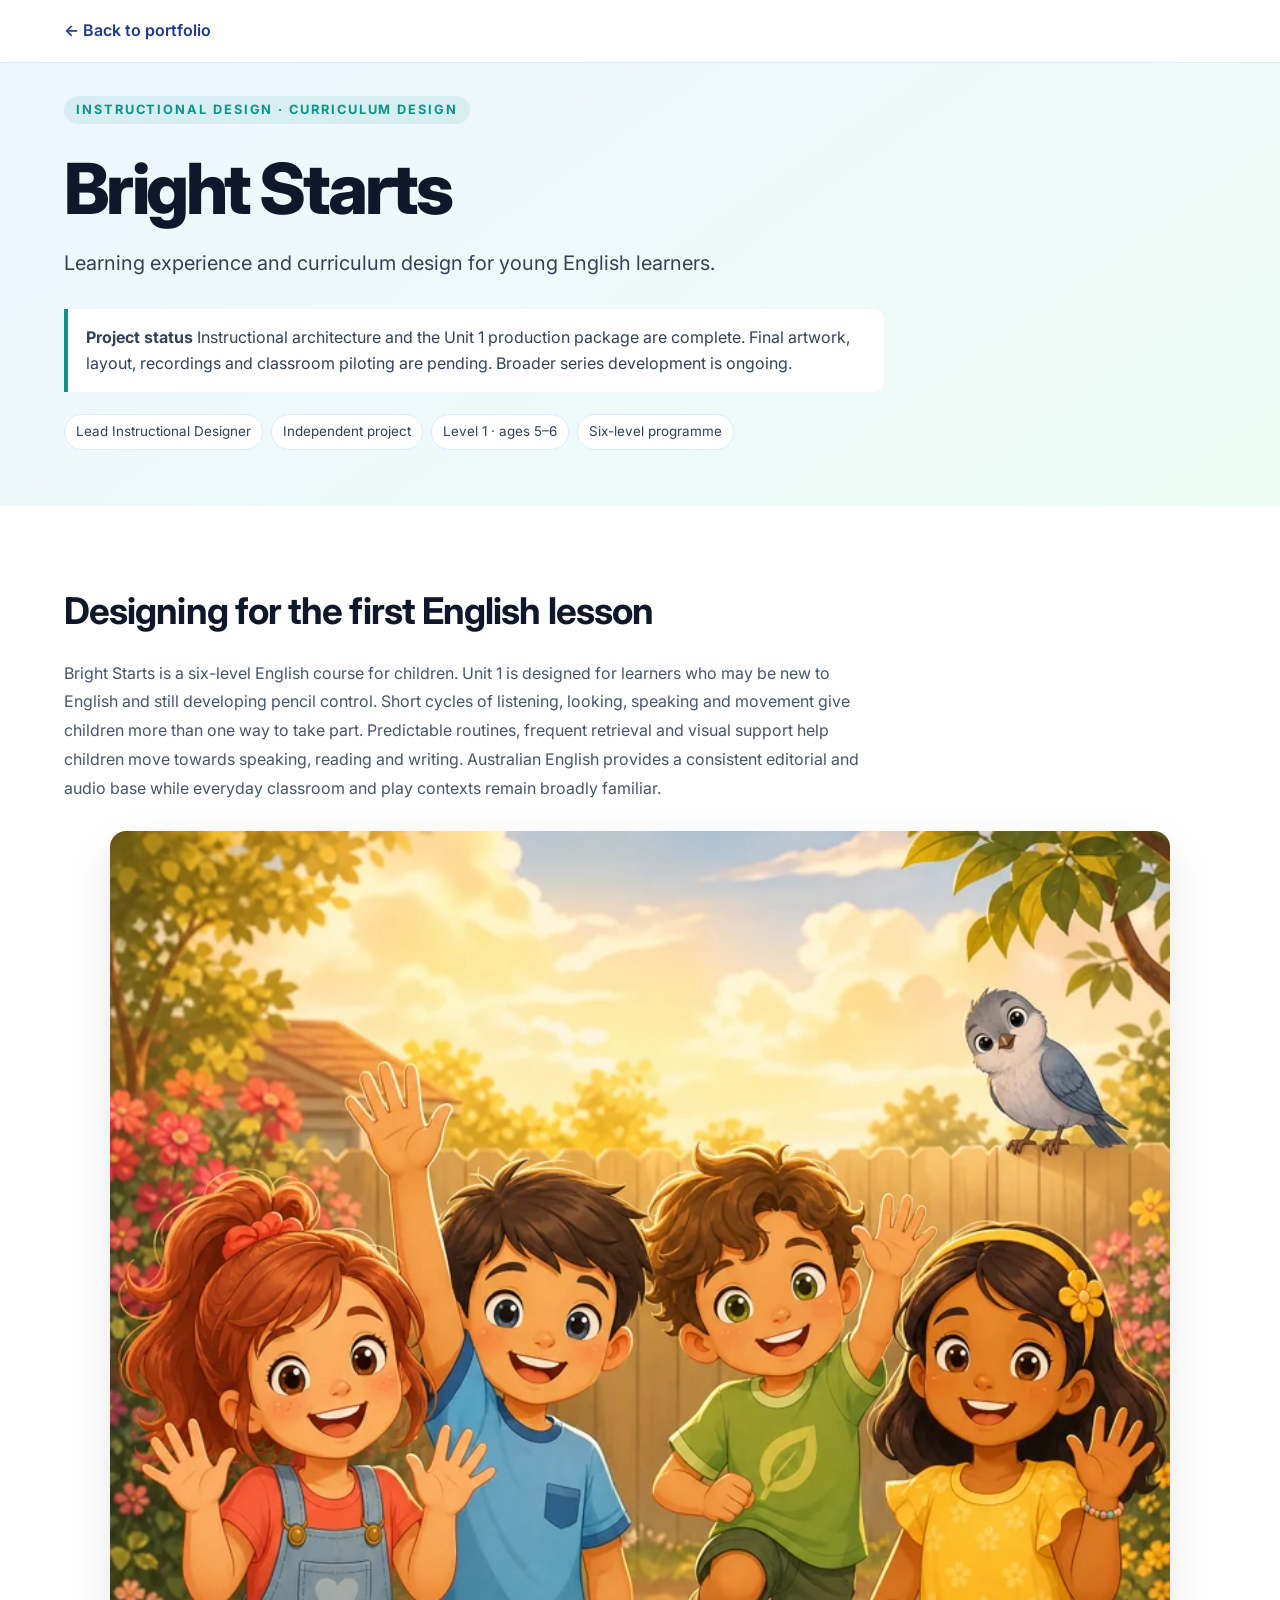
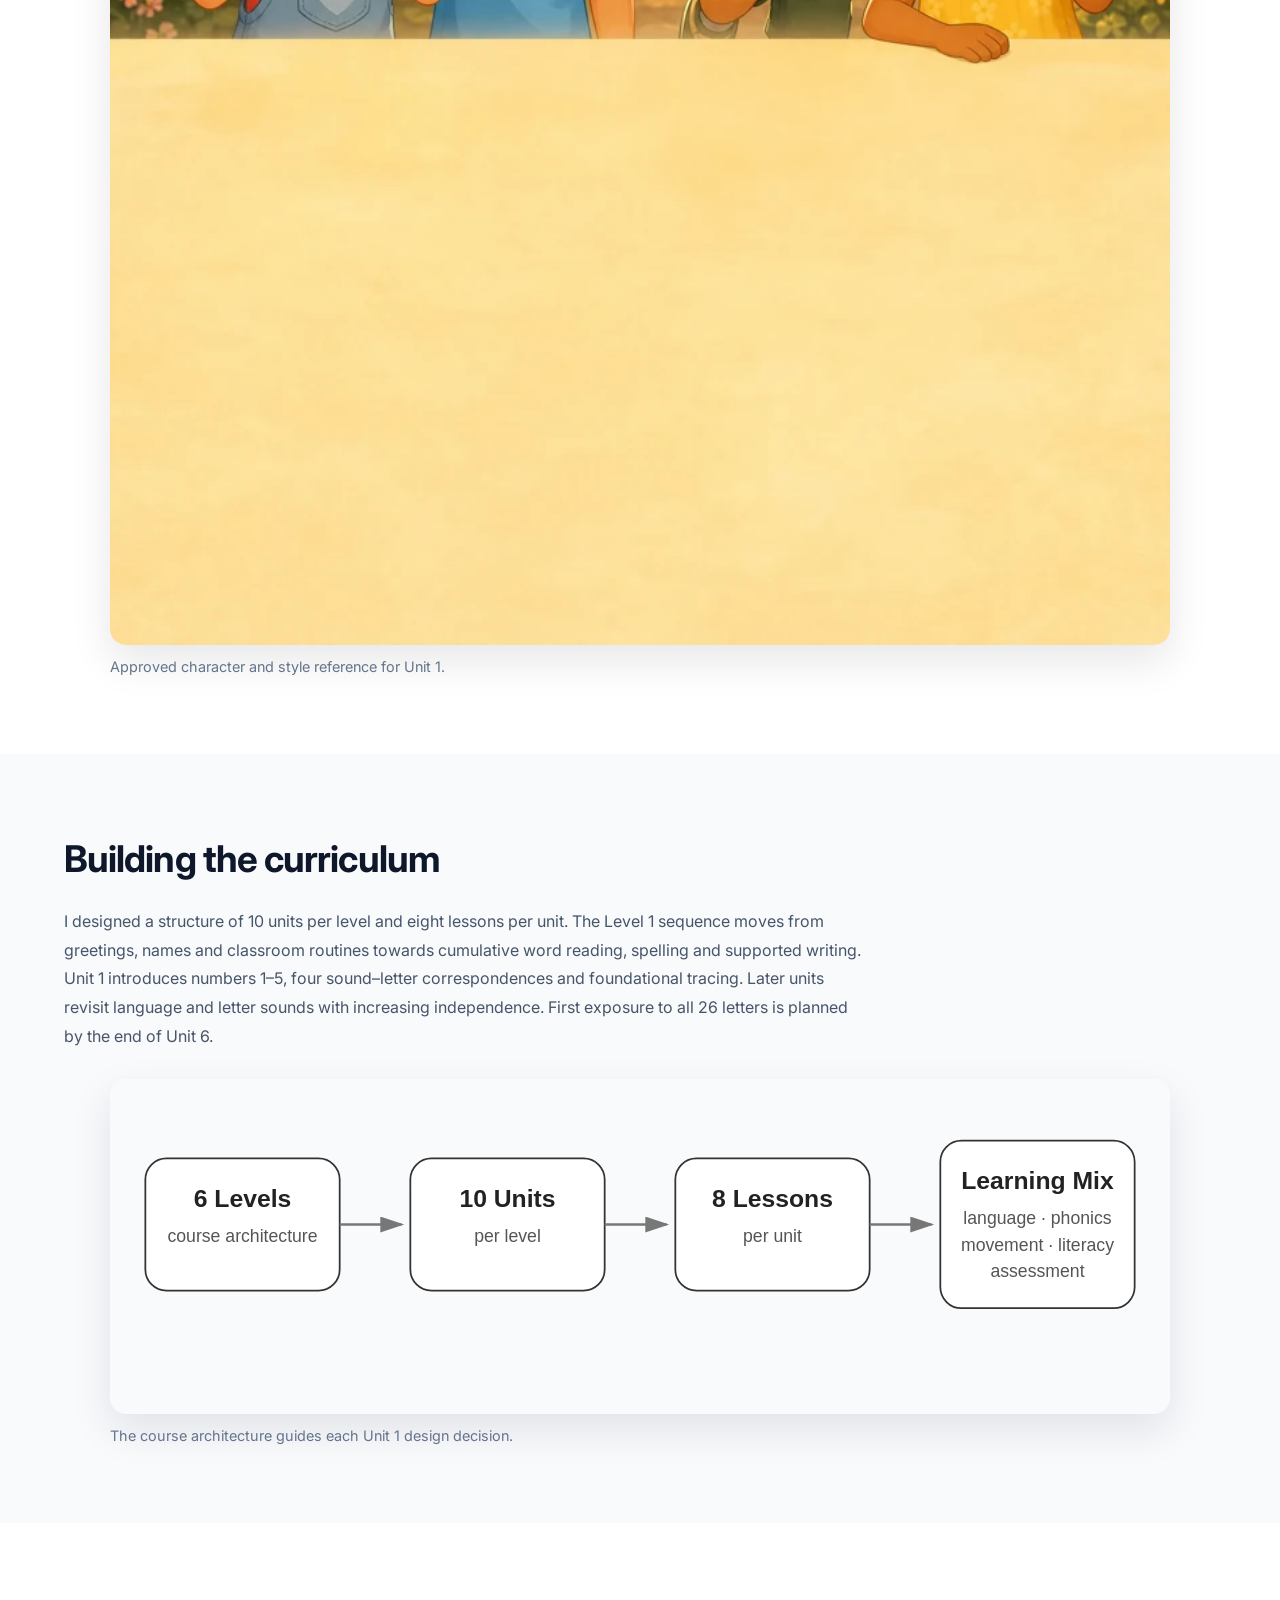
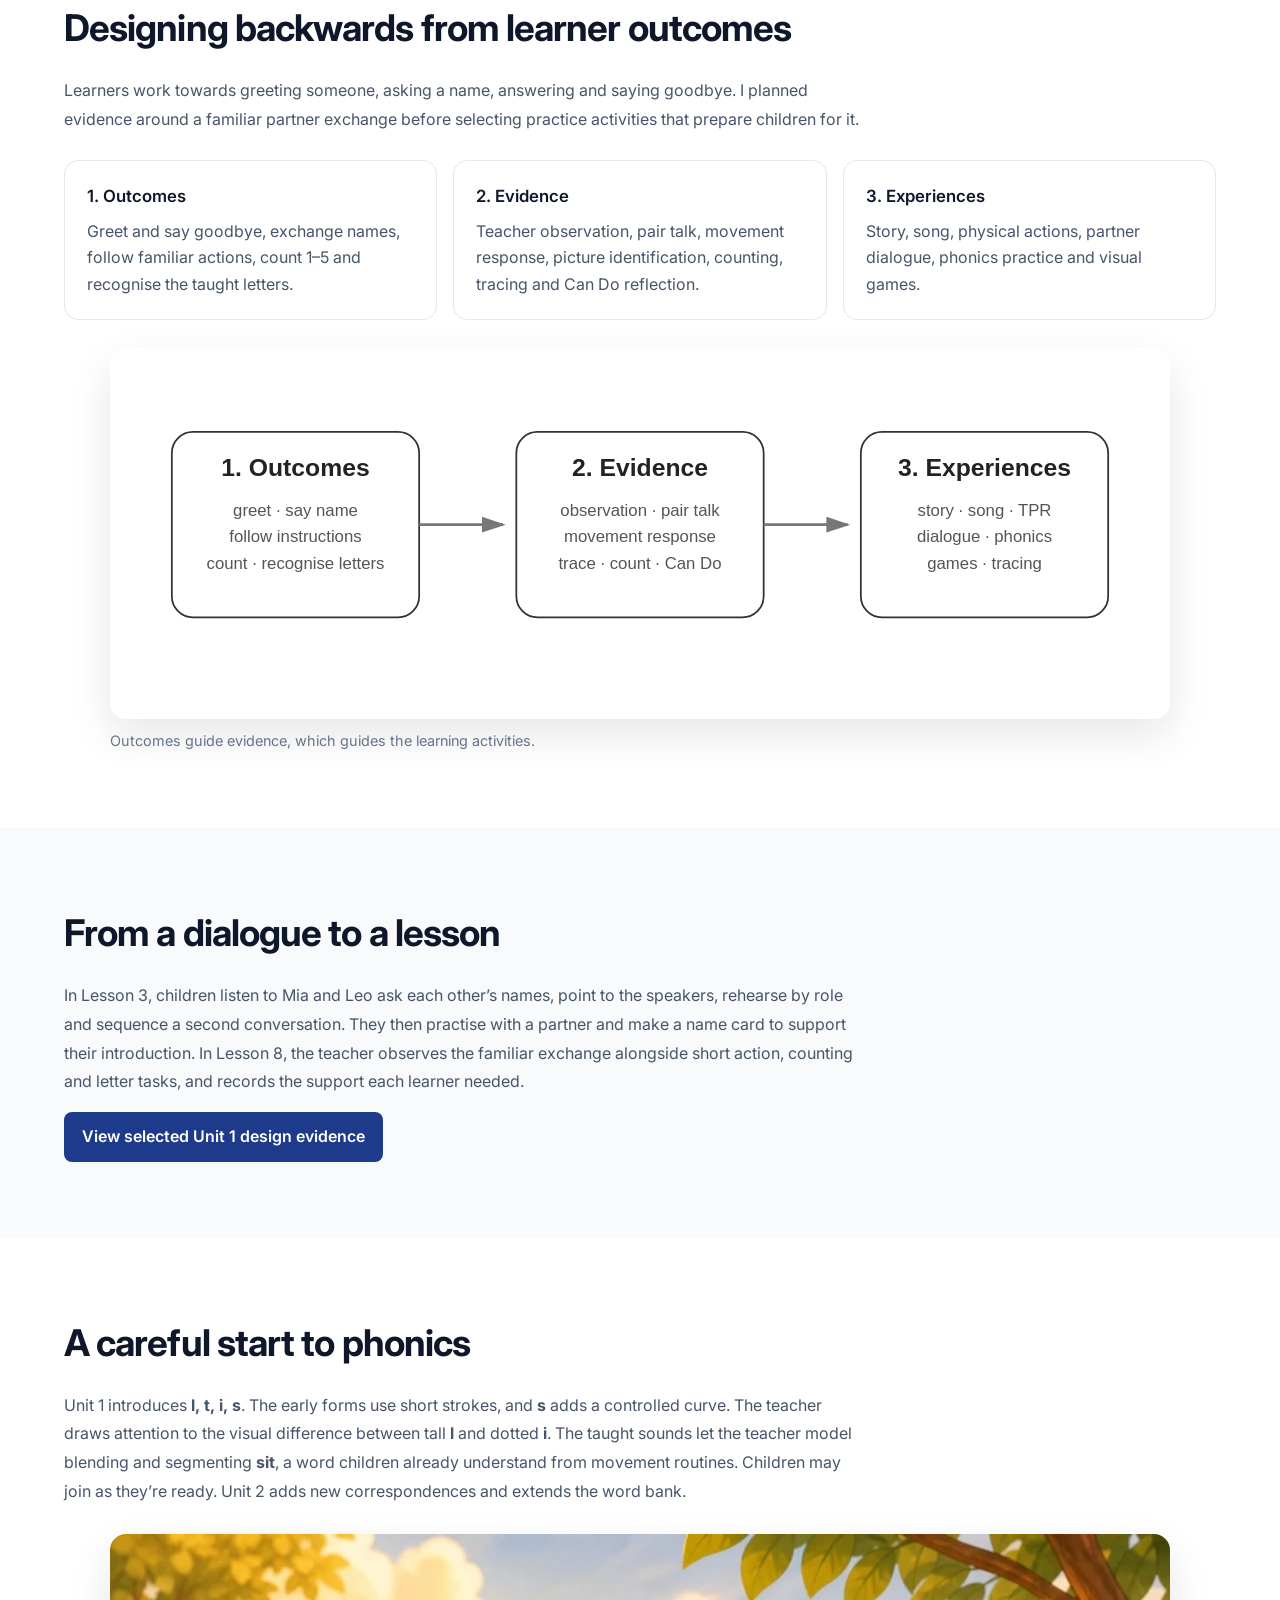
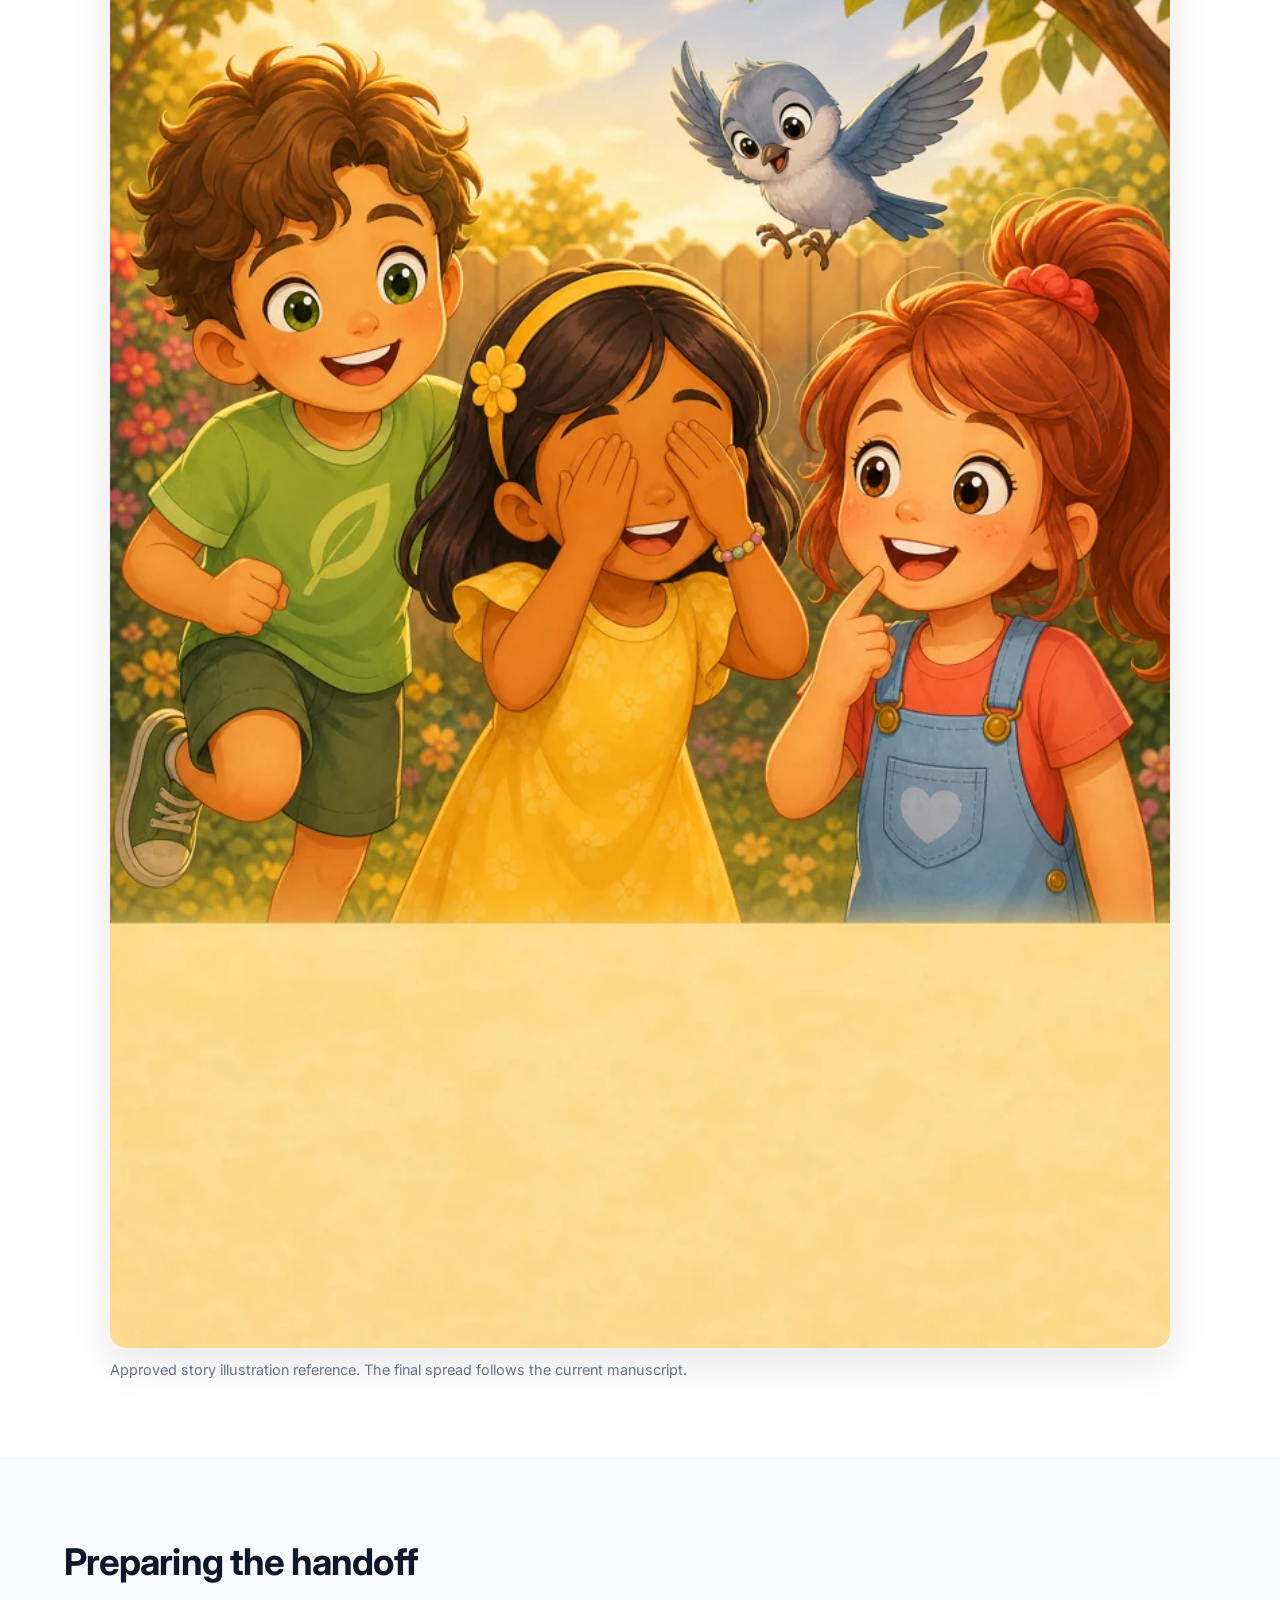
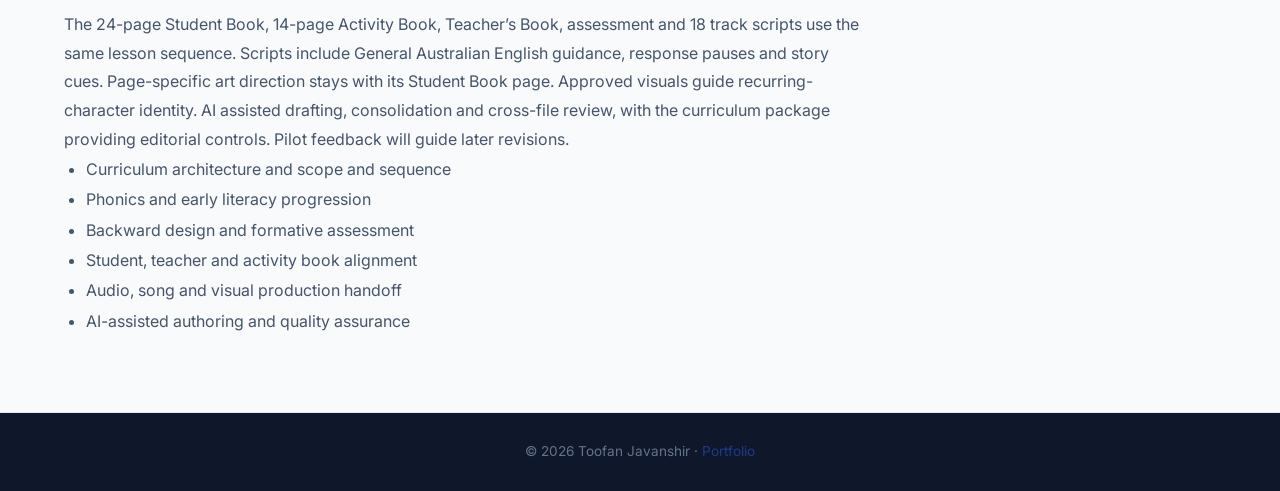
==== samples/bright-starts/index.html @ a6ec6ea2 "Add Bright Starts curriculum design case study" ====
<!DOCTYPE html>
<html lang="en">
<head>
  <meta charset="UTF-8">
  <meta name="viewport" content="width=device-width, initial-scale=1">
  <meta name="description" content="Bright Starts curriculum and learning experience design for young English learners.">
  <meta name="theme-color" content="#0f172a">
  <title>Bright Starts | Learning Experience Design</title>
  <link rel="preconnect" href="https://fonts.googleapis.com">
  <link href="https://fonts.googleapis.com/css2?family=Inter:wght@400;500;600;700;800&display=swap" rel="stylesheet">
  <link rel="stylesheet" href="../../css/styles.css?v=20261107-bright-starts">
  <style>
    :root { scroll-behavior: smooth; }
    .case-nav { padding: 18px 0; background: #fff; border-bottom: 1px solid #e2e8f0; }
    .case-back { color: #1e3a8a; font-weight: 600; text-decoration: none; }
    .case-hero { background: linear-gradient(145deg,#eff6ff,#ecfdf5); padding: clamp(48px,8vw,96px) 0 56px; }
    .case-hero h1 { max-width: 820px; margin: 12px 0 18px; font-size: clamp(2.4rem,6vw,4.4rem); line-height: 1.06; letter-spacing: -.05em; color: #0f172a; }
    .case-hero p { max-width: 760px; font-size: clamp(1.05rem,2vw,1.25rem); color: #334155; }
    .case-status { max-width: 820px; margin-top: 28px; padding: 16px 18px; border-left: 4px solid #0d9488; background: #fff; color: #334155; border-radius: 0 10px 10px 0; }
    .case-section { padding: clamp(44px,7vw,76px) 0; }
    .case-section.alt { background: #f8fafc; }
    .case-section h2 { margin: 0 0 18px; color: #0f172a; font-size: clamp(1.65rem,3vw,2.3rem); letter-spacing: -.025em; }
    .case-copy { max-width: 800px; color: #475569; line-height: 1.8; }
    .case-figure { margin: 28px auto 0; max-width: 1060px; }
    .case-figure img { width: 100%; height: auto; display: block; border-radius: 16px; box-shadow: 0 16px 40px rgba(15,23,42,.1); }
    .case-figure figcaption { margin-top: 10px; color: #64748b; font-size: .9rem; }
    .case-grid { display: grid; grid-template-columns: repeat(3,minmax(0,1fr)); gap: 16px; margin-top: 26px; }
    .case-card { padding: 22px; background: #fff; border: 1px solid #e2e8f0; border-radius: 14px; }
    .case-card h3 { margin: 0 0 8px; color: #0f172a; font-size: 1.05rem; }
    .case-card p { margin: 0; color: #475569; line-height: 1.65; }
    .case-list { max-width: 800px; padding-left: 22px; color: #475569; line-height: 1.9; }
    .case-tags { display: flex; gap: 8px; flex-wrap: wrap; margin-top: 22px; }
    .case-tags span { padding: 6px 11px; background: #fff; color: #334155; border: 1px solid #dbeafe; border-radius: 999px; font-size: .84rem; }
    .case-evidence { display: inline-flex; margin-top: 16px; padding: 12px 18px; border-radius: 8px; background: #1e3a8a; color: #fff; font-weight: 600; text-decoration: none; }
    .case-footer { padding: 28px 0; border-top: 1px solid #e2e8f0; color: #64748b; }
    .case-footer a { color: #1e3a8a; }
    @media (max-width: 700px) { .case-grid { grid-template-columns: 1fr; } }
    @media (prefers-reduced-motion: reduce) { :root { scroll-behavior: auto; } }
  </style>
</head>
<body>
  <nav class="case-nav">
    <div class="container"><a class="case-back" href="../../index.html#portfolio">← Back to portfolio</a></div>
  </nav>
  <main>
    <header class="case-hero">
      <div class="container">
        <span class="section-label">Instructional design · Curriculum design</span>
        <h1>Bright Starts</h1>
        <p>Learning experience and curriculum design for young English learners.</p>
        <div class="case-status"><strong>Project status</strong> Instructional architecture and the Unit 1 production package are complete. Final artwork, layout, recordings and classroom piloting are pending. Broader series development is ongoing.</div>
        <div class="case-tags"><span>Lead Instructional Designer</span><span>Independent project</span><span>Level 1 · ages 5–6</span><span>Six-level programme</span></div>
      </div>
    </header>

    <section class="case-section">
      <div class="container">
        <h2>Designing for the first English lesson</h2>
        <p class="case-copy">Bright Starts is a six-level English course for children. Unit 1 is designed for learners who may be new to English and still developing pencil control. Short cycles of listening, looking, speaking and movement give children more than one way to take part. Predictable routines, frequent retrieval and visual support help children move towards speaking, reading and writing. Australian English provides a consistent editorial and audio base while everyday classroom and play contexts remain broadly familiar.</p>
        <figure class="case-figure">
          <img src="assets/opening_cast.webp" width="1050" height="860" alt="Mia, Sam, Leo and Zara together in a garden">
          <figcaption>Approved character and style reference for Unit 1.</figcaption>
        </figure>
      </div>
    </section>

    <section class="case-section alt">
      <div class="container">
        <h2>Building the curriculum</h2>
        <p class="case-copy">I designed a structure of 10 units per level and eight lessons per unit. The Level 1 sequence moves from greetings, names and classroom routines towards cumulative word reading, spelling and supported writing. Unit 1 introduces numbers 1–5, four sound–letter correspondences and foundational tracing. Later units revisit language and letter sounds with increasing independence. First exposure to all 26 letters is planned by the end of Unit 6.</p>
        <figure class="case-figure">
          <img src="assets/learning_architecture.svg" width="1200" height="380" alt="Six levels contain ten units each and eight lessons per unit, combining language, phonics, movement and assessment">
          <figcaption>The course architecture guides each Unit 1 design decision.</figcaption>
        </figure>
      </div>
    </section>

    <section class="case-section">
      <div class="container">
        <h2>Designing backwards from learner outcomes</h2>
        <p class="case-copy">Learners work towards greeting someone, asking a name, answering and saying goodbye. I planned evidence around a familiar partner exchange before selecting practice activities that prepare children for it.</p>
        <div class="case-grid">
          <article class="case-card"><h3>1. Outcomes</h3><p>Greet and say goodbye, exchange names, follow familiar actions, count 1–5 and recognise the taught letters.</p></article>
          <article class="case-card"><h3>2. Evidence</h3><p>Teacher observation, pair talk, movement response, picture identification, counting, tracing and Can Do reflection.</p></article>
          <article class="case-card"><h3>3. Experiences</h3><p>Story, song, physical actions, partner dialogue, phonics practice and visual games.</p></article>
        </div>
        <figure class="case-figure">
          <img src="assets/backward_design.svg" width="1200" height="420" alt="A backward design sequence connects learner outcomes to assessment evidence and then to learning experiences">
          <figcaption>Outcomes guide evidence, which guides the learning activities.</figcaption>
        </figure>
      </div>
    </section>

    <section class="case-section alt">
      <div class="container">
        <h2>From a dialogue to a lesson</h2>
        <p class="case-copy">In Lesson 3, children listen to Mia and Leo ask each other’s names, point to the speakers, rehearse by role and sequence a second conversation. They then practise with a partner and make a name card to support their introduction. In Lesson 8, the teacher observes the familiar exchange alongside short action, counting and letter tasks, and records the support each learner needed.</p>
        <a class="case-evidence" href="selected_evidence/UNIT_1_DESIGN_EXCERPTS.md">View selected Unit 1 design evidence</a>
      </div>
    </section>

    <section class="case-section">
      <div class="container">
        <h2>A careful start to phonics</h2>
        <p class="case-copy">Unit 1 introduces <strong>l, t, i, s</strong>. The early forms use short strokes, and <strong>s</strong> adds a controlled curve. The teacher draws attention to the visual difference between tall <strong>l</strong> and dotted <strong>i</strong>. The taught sounds let the teacher model blending and segmenting <strong>sit</strong>, a word children already understand from movement routines. Children may join as they’re ready. Unit 2 adds new correspondences and extends the word bank.</p>
        <figure class="case-figure">
          <img src="assets/story_scene.webp" width="900" height="1160" alt="A bird flies above Leo, Zara and Mia in the garden">
          <figcaption>Approved story illustration reference. The final spread follows the current manuscript.</figcaption>
        </figure>
      </div>
    </section>

    <section class="case-section alt">
      <div class="container">
        <h2>Preparing the handoff</h2>
        <p class="case-copy">The 24-page Student Book, 14-page Activity Book, Teacher’s Book, assessment and 18 track scripts use the same lesson sequence. Scripts include General Australian English guidance, response pauses and story cues. Page-specific art direction stays with its Student Book page. Approved visuals guide recurring-character identity. AI assisted drafting, consolidation and cross-file review, with the curriculum package providing editorial controls. Pilot feedback will guide later revisions.</p>
        <ul class="case-list">
          <li>Curriculum architecture and scope and sequence</li>
          <li>Phonics and early literacy progression</li>
          <li>Backward design and formative assessment</li>
          <li>Student, teacher and activity book alignment</li>
          <li>Audio, song and visual production handoff</li>
          <li>AI-assisted authoring and quality assurance</li>
        </ul>
      </div>
    </section>
  </main>
  <footer class="case-footer"><div class="container">© 2026 Toofan Javanshir · <a href="../../index.html#portfolio">Portfolio</a></div></footer>
</body>
</html>
---- css/styles.css ----
/* ============================================
   L&D Portfolio — Main Stylesheet
   ============================================ */

:root {
  --primary: #1E3A8A;
  --primary-light: #3B82F6;
  --secondary: #0D9488;
  --accent: #F59E0B;
  --dark: #0F172A;
  --dark-2: #1E293B;
  --mid: #475569;
  --light: #F1F5F9;
  --white: #FFFFFF;
  --card-shadow: 0 4px 20px rgba(0,0,0,0.08);
  --card-shadow-hover: 0 12px 40px rgba(0,0,0,0.15);
  --radius: 12px;
  --radius-sm: 6px;
  --transition: all 0.3s cubic-bezier(0.4, 0, 0.2, 1);
}

*, *::before, *::after { box-sizing: border-box; margin: 0; padding: 0; }

html { scroll-behavior: smooth; font-size: 16px; }

body {
  font-family: 'Inter', system-ui, -apple-system, sans-serif;
  color: var(--dark);
  background: var(--white);
  line-height: 1.6;
  overflow-x: hidden;
}

/* ── Typography ── */
h1 { font-size: clamp(2rem, 5vw, 3.5rem); font-weight: 800; line-height: 1.1; }
h2 { font-size: clamp(1.6rem, 3vw, 2.2rem); font-weight: 700; }
h3 { font-size: 1.25rem; font-weight: 600; }
h4 { font-size: 1rem; font-weight: 600; }
p  { color: var(--mid); line-height: 1.8; }

a { text-decoration: none; color: inherit; }

/* ── Layout ── */
.container { max-width: 1200px; margin: 0 auto; padding: 0 24px; }
.section { padding: 96px 0; }
.section-label {
  display: inline-block;
  font-size: 0.8rem;
  font-weight: 700;
  letter-spacing: 0.15em;
  text-transform: uppercase;
  color: var(--secondary);
  background: rgba(13,148,136,0.1);
  padding: 4px 12px;
  border-radius: 20px;
  margin-bottom: 16px;
}
.section-heading { margin-bottom: 48px; }
.section-heading p { margin-top: 12px; max-width: 600px; font-size: 1.1rem; }

/* ── Navigation ── */
nav {
  position: fixed;
  top: 0; left: 0; right: 0;
  z-index: 1000;
  background: rgba(255,255,255,0.96);
  backdrop-filter: blur(16px);
  border-bottom: 1px solid rgba(0,0,0,0.06);
  transition: var(--transition);
}
nav.scrolled { box-shadow: 0 2px 24px rgba(0,0,0,0.09); }

.nav-inner {
  display: flex;
  align-items: center;
  justify-content: space-between;
  height: 70px;
}

/* Logo */
.nav-logo {
  display: flex;
  align-items: center;
  gap: 10px;
  text-decoration: none;
}
.nav-logo-icon { flex-shrink: 0; border-radius: 10px; }
.nav-logo-text {
  font-weight: 800;
  font-size: 1.05rem;
  color: var(--primary);
  letter-spacing: -0.02em;
}
.nav-logo-text span { color: var(--secondary); }

/* Animated tab links */
.nav-links {
  display: flex;
  align-items: center;
  gap: 2px;
  list-style: none;
  position: relative;
}

.nav-links li { position: relative; }

.nav-links a {
  display: block;
  padding: 8px 16px;
  border-radius: var(--radius-sm);
  font-weight: 500;
  font-size: 0.88rem;
  color: var(--mid);
  transition: color 0.2s ease;
  white-space: nowrap;
  position: relative;
  z-index: 1;
}
.nav-links a:hover { color: var(--primary); }
.nav-links a.active { color: var(--primary); font-weight: 600; }

/* Sliding pill indicator */
.nav-indicator {
  position: absolute;
  top: 50%;
  transform: translateY(-50%);
  height: 34px;
  background: var(--light);
  border-radius: var(--radius-sm);
  transition: left 0.3s cubic-bezier(0.4, 0, 0.2, 1),
              width 0.3s cubic-bezier(0.4, 0, 0.2, 1),
              opacity 0.2s ease;
  opacity: 0;
  pointer-events: none;
  z-index: 0;
}
.nav-indicator.visible { opacity: 1; }

/* CTA button stays styled independently */
.nav-cta {
  background: var(--primary) !important;
  color: var(--white) !important;
  padding: 8px 18px !important;
  border-radius: 8px !important;
  font-weight: 600 !important;
}
.nav-cta:hover {
  background: var(--primary-light) !important;
  color: var(--white) !important;
}
/* CTA should not get the pill indicator */
.nav-links li:has(.nav-cta) { margin-left: 8px; }

.nav-hamburger { display: none; cursor: pointer; padding: 8px; }
.nav-hamburger span {
  display: block;
  width: 22px;
  height: 2px;
  background: var(--dark);
  margin: 5px 0;
  transition: var(--transition);
}

/* ── Hero ── */
.hero {
  min-height: 100vh;
  display: flex;
  align-items: center;
  background: linear-gradient(135deg, #0F172A 0%, #1E3A8A 50%, #0D9488 100%);
  position: relative;
  overflow: hidden;
  padding-top: 68px;
}
.hero::before {
  content: '';
  position: absolute;
  inset: 0;
  background: url("data:image/svg+xml,%3Csvg width='60' height='60' viewBox='0 0 60 60' xmlns='http://www.w3.org/2000/svg'%3E%3Cg fill='none' fill-rule='evenodd'%3E%3Cg fill='%23ffffff' fill-opacity='0.03'%3E%3Cpath d='M36 34v-4h-2v4h-4v2h4v4h2v-4h4v-2h-4zm0-30V0h-2v4h-4v2h4v4h2V6h4V4h-4zM6 34v-4H4v4H0v2h4v4h2v-4h4v-2H6zM6 4V0H4v4H0v2h4v4h2V6h4V4H6z'/%3E%3C/g%3E%3C/g%3E%3C/svg%3E");
}

.hero-content { position: relative; z-index: 1; }
.hero-badge {
  display: inline-flex;
  align-items: center;
  gap: 8px;
  background: rgba(255,255,255,0.1);
  border: 1px solid rgba(255,255,255,0.2);
  color: #fff;
  padding: 8px 16px;
  border-radius: 24px;
  font-size: 0.85rem;
  font-weight: 500;
  margin-bottom: 24px;
}
.hero-badge::before { content: '🎓'; }

.hero h1 { color: var(--white); margin-bottom: 20px; }
.hero h1 span { color: var(--accent); }
.hero-sub {
  font-size: 1.2rem;
  color: rgba(255,255,255,0.75);
  max-width: 560px;
  margin-bottom: 40px;
  line-height: 1.7;
}

.hero-actions { display: flex; gap: 16px; flex-wrap: wrap; }
.btn {
  display: inline-flex;
  align-items: center;
  gap: 8px;
  padding: 14px 28px;
  border-radius: 10px;
  font-weight: 600;
  font-size: 0.95rem;
  transition: var(--transition);
  cursor: pointer;
  border: none;
}
.btn-primary {
  background: var(--accent);
  color: var(--dark);
}
.btn-primary:hover { background: #FBBF24; transform: translateY(-2px); box-shadow: 0 8px 24px rgba(245,158,11,0.35); }
.btn-outline {
  background: transparent;
  color: var(--white);
  border: 2px solid rgba(255,255,255,0.4);
}
.btn-outline:hover { border-color: var(--white); background: rgba(255,255,255,0.1); }

.hero-stats {
  display: flex;
  gap: 48px;
  margin-top: 64px;
  padding-top: 48px;
  border-top: 1px solid rgba(255,255,255,0.15);
}
.stat-value { font-size: 2rem; font-weight: 800; color: var(--white); }
.stat-label { font-size: 0.85rem; color: rgba(255,255,255,0.6); margin-top: 2px; }

/* ── Utility ── */
.bg-light { background: var(--light); }

/* ── About ── */
.about { background: var(--light); }
.about-grid { display: grid; grid-template-columns: 1fr 1fr; gap: 64px; align-items: center; }
.about-card {
  background: var(--white);
  border-radius: var(--radius);
  padding: 32px;
  box-shadow: var(--card-shadow);
}
.about-card h3 { color: var(--primary); margin-bottom: 12px; }
.about-card p { font-size: 0.95rem; }

.philosophy-list { list-style: none; margin-top: 16px; }
.philosophy-list li {
  display: flex;
  align-items: flex-start;
  gap: 12px;
  padding: 10px 0;
  font-size: 0.9rem;
  color: var(--mid);
  border-bottom: 1px solid var(--light);
}
.philosophy-list li:last-child { border-bottom: none; }
.philosophy-list li::before {
  content: '✓';
  display: inline-flex;
  align-items: center;
  justify-content: center;
  width: 22px;
  height: 22px;
  background: rgba(13,148,136,0.12);
  color: var(--secondary);
  border-radius: 50%;
  font-size: 0.75rem;
  font-weight: 700;
  flex-shrink: 0;
  margin-top: 1px;
}

/* ── Skills ── */
.skills-grid { display: grid; grid-template-columns: repeat(auto-fit, minmax(280px, 1fr)); gap: 24px; }
.skill-card {
  background: var(--white);
  border-radius: var(--radius);
  padding: 28px;
  box-shadow: var(--card-shadow);
  border: 1px solid rgba(0,0,0,0.04);
  transition: var(--transition);
}
.skill-card:hover { transform: translateY(-4px); box-shadow: var(--card-shadow-hover); }
.skill-icon {
  width: 48px;
  height: 48px;
  border-radius: 12px;
  display: flex;
  align-items: center;
  justify-content: center;
  font-size: 1.5rem;
  margin-bottom: 16px;
}
.skill-icon.blue { background: rgba(59,130,246,0.1); }
.skill-icon.teal { background: rgba(13,148,136,0.1); }
.skill-icon.amber { background: rgba(245,158,11,0.1); }
.skill-icon.violet { background: rgba(139,92,246,0.1); }

.skill-tags { display: flex; flex-wrap: wrap; gap: 6px; margin-top: 12px; }
.tag {
  padding: 3px 10px;
  border-radius: 20px;
  font-size: 0.75rem;
  font-weight: 500;
  background: var(--light);
  color: var(--mid);
}

/* ── Portfolio / Samples ── */
.portfolio { background: var(--light); }
.samples-grid { display: grid; grid-template-columns: repeat(auto-fit, minmax(300px, 1fr)); gap: 28px; }

.sample-card {
  background: var(--white);
  border-radius: var(--radius);
  overflow: hidden;
  box-shadow: var(--card-shadow);
  border: 1px solid rgba(0,0,0,0.04);
  transition: var(--transition);
  display: flex;
  flex-direction: column;
}
.sample-card:hover { transform: translateY(-6px); box-shadow: var(--card-shadow-hover); }

.sample-thumb {
  height: 180px;
  display: flex;
  align-items: center;
  justify-content: center;
  font-size: 3.5rem;
  position: relative;
  overflow: hidden;
}
.sample-thumb.html5 { background: linear-gradient(135deg, #1E3A8A, #3B82F6); }
.sample-thumb.scorm { background: linear-gradient(135deg, #065F46, #0D9488); }
.sample-thumb.canvas { background: linear-gradient(135deg, #7C2D12, #DC2626); }
.sample-thumb.moodle { background: linear-gradient(135deg, #4C1D95, #7C3AED); }
.sample-thumb.cae-cpd { background: linear-gradient(135deg, #0B1F3A, #1A3A6B); }
.sample-thumb.cae-cpd-2004 { background: linear-gradient(135deg, #064E3B, #0D9488); }

.sample-label {
  position: absolute;
  bottom: 12px;
  right: 12px;
  background: rgba(255,255,255,0.2);
  color: rgba(255,255,255,0.9);
  font-size: 0.7rem;
  font-weight: 700;
  letter-spacing: 0.1em;
  padding: 3px 10px;
  border-radius: 20px;
  border: 1px solid rgba(255,255,255,0.3);
}

.sample-body { padding: 24px; flex: 1; display: flex; flex-direction: column; }
.sample-body h3 { margin-bottom: 8px; color: var(--dark); }
.sample-body p { font-size: 0.9rem; flex: 1; }

.sample-meta {
  display: flex;
  align-items: center;
  justify-content: space-between;
  margin-top: 20px;
  padding-top: 16px;
  border-top: 1px solid var(--light);
}
.sample-tools { display: flex; gap: 6px; flex-wrap: wrap; }
.sample-tool-tag {
  font-size: 0.72rem;
  font-weight: 600;
  padding: 2px 8px;
  border-radius: 4px;
  background: var(--light);
  color: var(--mid);
}
.sample-link {
  display: inline-flex;
  align-items: center;
  gap: 4px;
  font-size: 0.85rem;
  font-weight: 600;
  color: var(--primary-light);
  transition: var(--transition);
}
.sample-link:hover { color: var(--primary); gap: 8px; }
.sample-link::after { content: '→'; }

/* ── Process ── */
.process-steps {
  display: grid;
  grid-template-columns: repeat(auto-fit, minmax(200px, 1fr));
  gap: 0;
  position: relative;
}
.process-steps::before {
  content: '';
  position: absolute;
  top: 32px;
  left: 10%;
  right: 10%;
  height: 2px;
  background: linear-gradient(to right, var(--primary), var(--secondary));
  z-index: 0;
}

.process-step { text-align: center; padding: 0 16px; position: relative; z-index: 1; }
.step-num {
  width: 64px;
  height: 64px;
  border-radius: 50%;
  background: linear-gradient(135deg, var(--primary), var(--secondary));
  color: var(--white);
  font-size: 1.25rem;
  font-weight: 800;
  display: flex;
  align-items: center;
  justify-content: center;
  margin: 0 auto 20px;
  box-shadow: 0 4px 16px rgba(30,58,138,0.3);
}
.process-step h4 { margin-bottom: 8px; }
.process-step p { font-size: 0.85rem; }

/* ── Contact ── */
.contact { background: linear-gradient(135deg, var(--dark) 0%, #1E3A8A 100%); }
.contact .section-label { background: rgba(255,255,255,0.1); color: rgba(255,255,255,0.8); }
.contact h2 { color: var(--white); }
.contact-grid { display: grid; grid-template-columns: 1fr 1fr; gap: 64px; align-items: center; }
.contact-info p { color: rgba(255,255,255,0.7); font-size: 1.1rem; margin-bottom: 32px; }

.contact-items { display: flex; flex-direction: column; gap: 16px; }
.contact-item {
  display: flex;
  align-items: center;
  gap: 16px;
  color: rgba(255,255,255,0.8);
  font-size: 0.95rem;
}
.contact-item-icon {
  width: 40px;
  height: 40px;
  background: rgba(255,255,255,0.1);
  border-radius: 8px;
  display: flex;
  align-items: center;
  justify-content: center;
  font-size: 1.1rem;
  flex-shrink: 0;
}

.contact-form {
  background: rgba(255,255,255,0.06);
  border: 1px solid rgba(255,255,255,0.1);
  border-radius: var(--radius);
  padding: 36px;
}
.form-group { margin-bottom: 20px; }
.form-group label {
  display: block;
  font-size: 0.85rem;
  font-weight: 600;
  color: rgba(255,255,255,0.7);
  margin-bottom: 8px;
}
.form-group input,
.form-group select,
.form-group textarea {
  width: 100%;
  padding: 12px 16px;
  background: rgba(255,255,255,0.08);
  border: 1px solid rgba(255,255,255,0.15);
  border-radius: 8px;
  color: var(--white);
  font-size: 0.95rem;
  font-family: inherit;
  transition: var(--transition);
  outline: none;
}
.form-group input::placeholder,
.form-group textarea::placeholder { color: rgba(255,255,255,0.35); }
.form-group input:focus,
.form-group select:focus,
.form-group textarea:focus {
  border-color: var(--secondary);
  background: rgba(255,255,255,0.1);
}
.form-group select option { background: var(--dark-2); }
.form-group textarea { resize: vertical; min-height: 120px; }
.btn-submit {
  width: 100%;
  background: var(--accent);
  color: var(--dark);
  justify-content: center;
  font-size: 1rem;
}
.btn-submit:hover { background: #FBBF24; transform: translateY(-2px); }

/* ── Footer ── */
footer {
  background: var(--dark);
  color: rgba(255,255,255,0.5);
  text-align: center;
  padding: 28px 24px;
  font-size: 0.85rem;
}
footer a { color: var(--secondary); }

/* ── Toast ── */
.toast {
  position: fixed;
  bottom: 32px;
  right: 32px;
  background: var(--secondary);
  color: var(--white);
  padding: 14px 24px;
  border-radius: 10px;
  font-weight: 600;
  font-size: 0.9rem;
  box-shadow: 0 8px 32px rgba(0,0,0,0.2);
  transform: translateY(100px);
  opacity: 0;
  transition: var(--transition);
  z-index: 9999;
}
.toast.show { transform: translateY(0); opacity: 1; }

/* ── Responsive ── */
@media (max-width: 900px) {
  .about-grid { grid-template-columns: 1fr; gap: 32px; }
  .contact-grid { grid-template-columns: 1fr; gap: 40px; }
  .hero-stats { gap: 32px; }
  .process-steps::before { display: none; }
}

@media (max-width: 640px) {
  .nav-links { display: none; }
  .nav-hamburger { display: block; }
  .nav-links.open {
    display: flex;
    flex-direction: column;
    position: absolute;
    top: 70px;
    left: 0;
    right: 0;
    background: var(--white);
    padding: 16px;
    border-bottom: 1px solid var(--light);
    box-shadow: 0 8px 24px rgba(0,0,0,0.08);
  }
  .hero-stats { flex-direction: column; gap: 20px; }
  .hero-actions { flex-direction: column; }
  .btn { justify-content: center; }
  .section { padding: 64px 0; }
}

/* ── Animations ── */
.fade-up {
  opacity: 0;
  transform: translateY(30px);
  transition: opacity 0.6s ease, transform 0.6s ease;
}
.fade-up.visible { opacity: 1; transform: translateY(0); }


/* Resume-led portfolio refinements */
.hero { min-height: auto; padding-top: 112px; padding-bottom: 72px; }
.hero-stats { flex-wrap: wrap; gap: 28px 48px; margin-top: 48px; padding-top: 32px; }
.stat-value { font-size: 1.8rem; }
.experience { background: var(--white); }
.experience-grid { display: grid; grid-template-columns: repeat(2, minmax(0, 1fr)); gap: 20px; }
.experience-card { background: var(--light); border: 1px solid rgba(15,23,42,.06); border-radius: var(--radius); padding: 28px; }
.experience-date { display: inline-block; margin-bottom: 12px; color: var(--secondary); font-size: .78rem; font-weight: 700; letter-spacing: .05em; text-transform: uppercase; }
.experience-card h3 { line-height: 1.4; margin-bottom: 4px; }
.experience-org { color: var(--mid); font-size: .88rem; font-weight: 600; margin-bottom: 14px; }
.experience-card ul { padding-left: 19px; color: var(--mid); font-size: .88rem; line-height: 1.7; }
.experience-card li + li { margin-top: 7px; }
.sample-actions { display: flex; flex-direction: column; align-items: flex-end; gap: 5px; }
.case-link { font-size: .75rem; color: var(--mid); }
.case-link:hover { color: var(--primary); text-decoration: underline; }
.access-note { margin-top: 16px; padding: 13px 14px; display: flex; flex-direction: column; gap: 3px; border-radius: 9px; background: #F8FAFC; border: 1px solid #E2E8F0; color: var(--mid); font-size: .78rem; line-height: 1.55; }
.access-note strong { color: var(--dark-2); font-size: .76rem; }
.access-note a { color: var(--primary-light); text-decoration: underline; }
.access-note code { color: var(--dark); font-weight: 700; }
.platform-mark { display: inline-flex; align-items: center; justify-content: center; width: 76px; height: 76px; border-radius: 20px; color: white; font-size: 2.7rem; font-weight: 800; letter-spacing: -.08em; box-shadow: 0 10px 24px rgba(0,0,0,.16); }
.canvas-mark { background: #E66000; font-family: Georgia, serif; font-style: italic; }
.moodle-mark { background: #F98012; font-family: Arial, sans-serif; }
.scorm-mark { width: auto; min-width: 90px; height: 62px; padding: 8px 14px; border-radius: 13px; background: rgba(255,255,255,.16); border: 1px solid rgba(255,255,255,.38); font-size: 1rem; letter-spacing: .08em; flex-direction: column; gap: 0; }
.scorm-mark span { font-size: 1.2rem; letter-spacing: .03em; }
.sample-thumb { gap: 14px; }
@media (max-width: 700px) {
  .experience-grid { grid-template-columns: 1fr; }
  .hero-stats { display: grid; grid-template-columns: repeat(2, 1fr); gap: 22px; }
  .hero { padding-top: 104px; }
  .sample-meta { align-items: flex-start; gap: 12px; flex-direction: column; }
  .sample-actions { align-items: flex-start; }
}


/* Portfolio course buttons: high-contrast platform palette */
.sample-link.btn-primary {
  background: linear-gradient(135deg, #1E3A8A 0%, #0D9488 100%);
  color: #FFFFFF;
  padding: 11px 16px;
  border-radius: 9px;
  box-shadow: 0 5px 14px rgba(30,58,138,0.2);
}
.sample-link.btn-primary:hover {
  background: linear-gradient(135deg, #172E6B 0%, #0A766D 100%);
  color: #FFFFFF;
  gap: 8px;
  transform: translateY(-2px);
  box-shadow: 0 8px 20px rgba(13,148,136,0.28);
}
.sample-link.btn-primary:focus-visible {
  outline: 3px solid #F59E0B;
  outline-offset: 3px;
}

/* Keep the Rise card footer aligned with the LMS reviewer panels. */
.samples-grid .sample-card:nth-of-type(2) .sample-body::after {
  content: "Public preview — open the course directly. No sign-in required.";
  margin-top: 16px;
  min-height: 108px;
  padding: 13px 14px;
  display: flex;
  align-items: center;
  border-radius: 9px;
  background: #F8FAFC;
  border: 1px solid #E2E8F0;
  color: var(--mid);
  font-size: .78rem;
  line-height: 1.55;
}


/* Align reviewer panels across the sample cards. */
.samples-grid .sample-card > .access-note {
  margin-left: 24px;
  margin-right: 24px;
  margin-bottom: 24px;
}

/* Rise now uses a real reviewer panel like the other course cards. */
.samples-grid .sample-card:nth-of-type(2) .sample-body::after {
  content: none;
  display: none;
}

/* Remove the legacy Rise pseudo-panel; the card now has a real reviewer panel. */
.samples-grid .sample-card:nth-of-type(2) .sample-body::after {
  content: none !important;
  display: none !important;
}

/* The Rise card has its own real reviewer panel in the markup. */
.samples-grid .sample-body::after {
  content: none !important;
  display: none !important;
}

/* Privacy choice for optional Google Analytics */
.analytics-consent[hidden] { display: none !important; }
.analytics-consent {
  position: fixed;
  z-index: 1200;
  left: 24px;
  right: 24px;
  bottom: 24px;
  display: flex;
  align-items: center;
  justify-content: space-between;
  gap: 24px;
  max-width: 1120px;
  margin: 0 auto;
  padding: 22px 24px;
  color: var(--dark);
  background: #fff;
  border: 1px solid #CBD5E1;
  border-radius: 16px;
  box-shadow: 0 18px 55px rgba(15,23,42,.24);
}
.analytics-consent-copy { max-width: 690px; }
.analytics-consent-copy > strong { display: block; margin-bottom: 7px; font-size: 1rem; color: var(--dark); }
.analytics-consent-copy p { margin: 0 0 7px; color: var(--mid); font-size: .85rem; line-height: 1.55; }
.analytics-consent-copy a { color: var(--primary-light); font-size: .82rem; text-decoration: underline; }
.analytics-consent-actions { display: flex; flex: 0 0 auto; flex-wrap: wrap; justify-content: flex-end; gap: 10px; }
.analytics-consent-actions button { cursor: pointer; font: inherit; font-size: .86rem; }
.analytics-consent-actions .btn-outline { color: var(--primary); background: #fff; border: 1px solid #CBD5E1; }
.analytics-consent-actions .btn-outline:hover { color: var(--primary); background: #F1F5F9; border-color: #64748B; }
.analytics-preferences-link { padding: 0; border: 0; background: transparent; color: rgba(255,255,255,.78); font: inherit; text-decoration: underline; cursor: pointer; }
.analytics-preferences-link:hover { color: #fff; }@media (max-width: 1100px) {
  .analytics-consent { left: 12px; right: 12px; bottom: 12px; align-items: stretch; flex-direction: column; gap: 16px; padding: 18px; }
  .analytics-consent-actions { justify-content: stretch; }
  .analytics-consent-actions button { flex: 1 1 auto; }
}

/* Bright Starts case study card */
.bright-starts-thumb {
  height: 180px;
  display: block;
  position: relative;
  overflow: hidden;
  background: linear-gradient(135deg, #dbeafe, #d1fae5);
}
.bright-starts-thumb img {
  width: 100%;
  height: 100%;
  display: block;
  object-fit: cover;
  object-position: center 38%;
  transition: transform .35s ease;
}
.sample-card:hover .bright-starts-thumb img { transform: scale(1.04); }
.bright-starts-thumb-label {
  position: absolute;
  right: 12px;
  bottom: 12px;
  padding: 5px 10px;
  border-radius: 20px;
  background: rgba(15, 23, 42, .78);
  color: #fff;
  font-size: .66rem;
  font-weight: 700;
  letter-spacing: .06em;
}
.bright-starts-thumb:focus-visible {
  outline: 3px solid var(--primary-light);
  outline-offset: -3px;
}
@media (prefers-reduced-motion: reduce) {
  .bright-starts-thumb img { transition: none; }
}
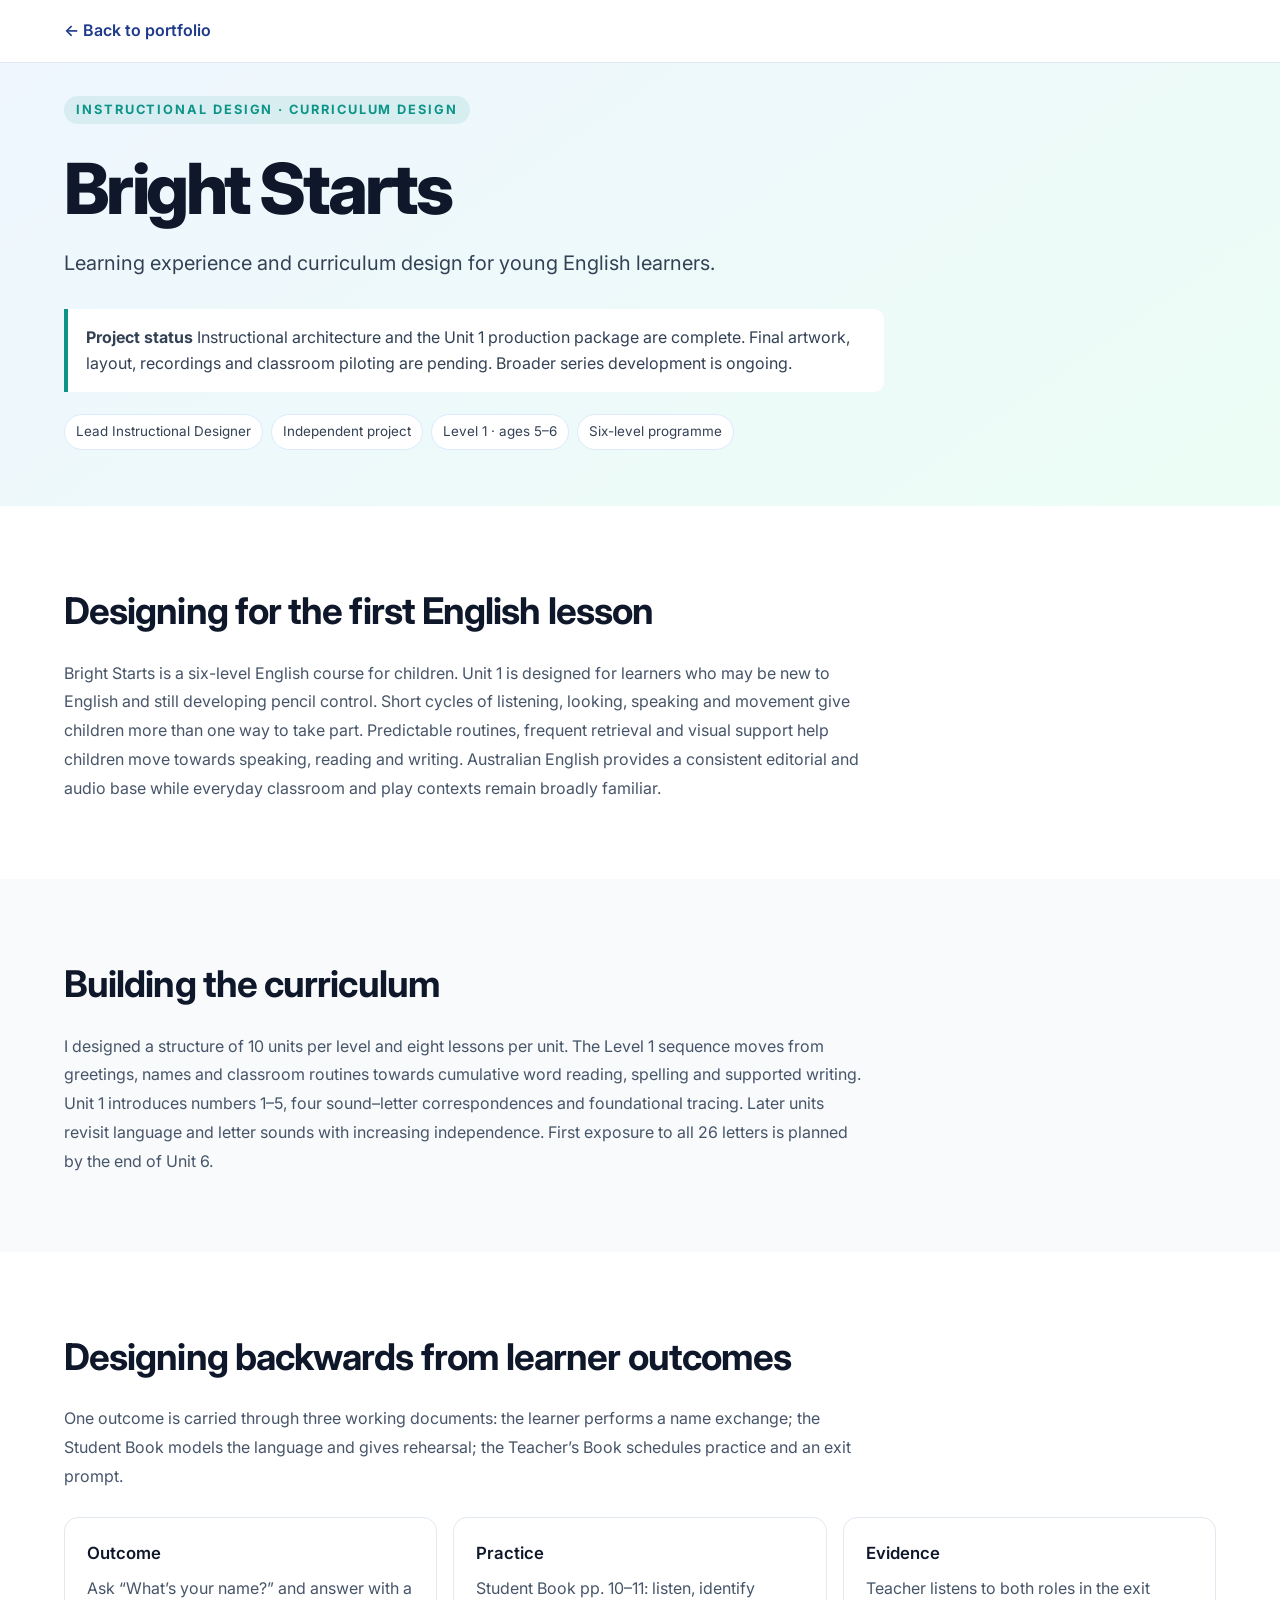
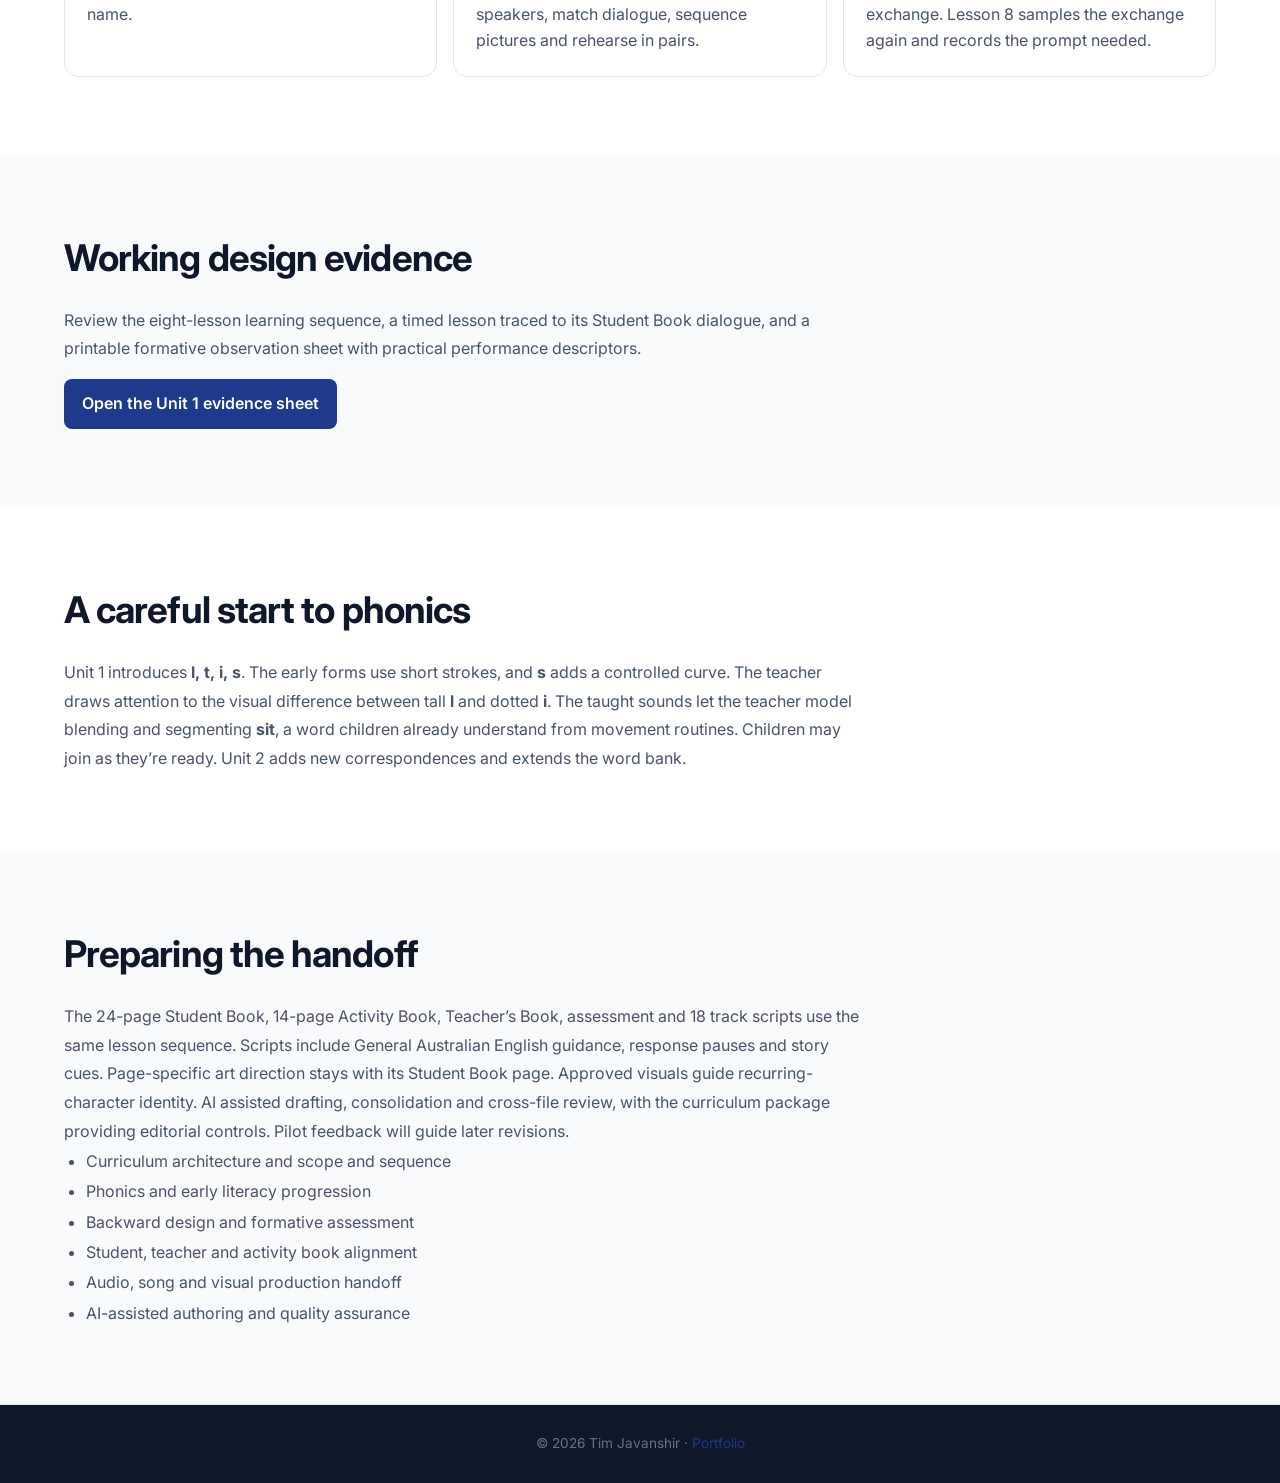
==== commit 716af0ea: "Improve Bright Starts portfolio evidence and attribution" ====
--- a/samples/bright-starts/index.html
+++ b/samples/bright-starts/index.html
@@ -57,10 +57,6 @@
       <div class="container">
         <h2>Designing for the first English lesson</h2>
         <p class="case-copy">Bright Starts is a six-level English course for children. Unit 1 is designed for learners who may be new to English and still developing pencil control. Short cycles of listening, looking, speaking and movement give children more than one way to take part. Predictable routines, frequent retrieval and visual support help children move towards speaking, reading and writing. Australian English provides a consistent editorial and audio base while everyday classroom and play contexts remain broadly familiar.</p>
-        <figure class="case-figure">
-          <img src="assets/opening_cast.webp" width="1050" height="860" alt="Mia, Sam, Leo and Zara together in a garden">
-          <figcaption>Approved character and style reference for Unit 1.</figcaption>
-        </figure>
       </div>
     </section>
 
@@ -68,34 +64,26 @@
       <div class="container">
         <h2>Building the curriculum</h2>
         <p class="case-copy">I designed a structure of 10 units per level and eight lessons per unit. The Level 1 sequence moves from greetings, names and classroom routines towards cumulative word reading, spelling and supported writing. Unit 1 introduces numbers 1–5, four sound–letter correspondences and foundational tracing. Later units revisit language and letter sounds with increasing independence. First exposure to all 26 letters is planned by the end of Unit 6.</p>
-        <figure class="case-figure">
-          <img src="assets/learning_architecture.svg" width="1200" height="380" alt="Six levels contain ten units each and eight lessons per unit, combining language, phonics, movement and assessment">
-          <figcaption>The course architecture guides each Unit 1 design decision.</figcaption>
-        </figure>
       </div>
     </section>
 
     <section class="case-section">
       <div class="container">
         <h2>Designing backwards from learner outcomes</h2>
-        <p class="case-copy">Learners work towards greeting someone, asking a name, answering and saying goodbye. I planned evidence around a familiar partner exchange before selecting practice activities that prepare children for it.</p>
+        <p class="case-copy">One outcome is carried through three working documents: the learner performs a name exchange; the Student Book models the language and gives rehearsal; the Teacher’s Book schedules practice and an exit prompt.</p>
         <div class="case-grid">
-          <article class="case-card"><h3>1. Outcomes</h3><p>Greet and say goodbye, exchange names, follow familiar actions, count 1–5 and recognise the taught letters.</p></article>
-          <article class="case-card"><h3>2. Evidence</h3><p>Teacher observation, pair talk, movement response, picture identification, counting, tracing and Can Do reflection.</p></article>
-          <article class="case-card"><h3>3. Experiences</h3><p>Story, song, physical actions, partner dialogue, phonics practice and visual games.</p></article>
+          <article class="case-card"><h3>Outcome</h3><p>Ask “What’s your name?” and answer with a name.</p></article>
+          <article class="case-card"><h3>Practice</h3><p>Student Book pp. 10–11: listen, identify speakers, match dialogue, sequence pictures and rehearse in pairs.</p></article>
+          <article class="case-card"><h3>Evidence</h3><p>Teacher listens to both roles in the exit exchange. Lesson 8 samples the exchange again and records the prompt needed.</p></article>
         </div>
-        <figure class="case-figure">
-          <img src="assets/backward_design.svg" width="1200" height="420" alt="A backward design sequence connects learner outcomes to assessment evidence and then to learning experiences">
-          <figcaption>Outcomes guide evidence, which guides the learning activities.</figcaption>
-        </figure>
-      </div>
+</div>
     </section>
 
     <section class="case-section alt">
       <div class="container">
-        <h2>From a dialogue to a lesson</h2>
-        <p class="case-copy">In Lesson 3, children listen to Mia and Leo ask each other’s names, point to the speakers, rehearse by role and sequence a second conversation. They then practise with a partner and make a name card to support their introduction. In Lesson 8, the teacher observes the familiar exchange alongside short action, counting and letter tasks, and records the support each learner needed.</p>
-        <a class="case-evidence" href="selected_evidence/UNIT_1_DESIGN_EXCERPTS.md">View selected Unit 1 design evidence</a>
+        <h2>Working design evidence</h2>
+        <p class="case-copy">Review the eight-lesson learning sequence, a timed lesson traced to its Student Book dialogue, and a printable formative observation sheet with practical performance descriptors.</p>
+        <a class="case-evidence" href="evidence/index.html">Open the Unit 1 evidence sheet</a>
       </div>
     </section>
 
@@ -103,11 +91,7 @@
       <div class="container">
         <h2>A careful start to phonics</h2>
         <p class="case-copy">Unit 1 introduces <strong>l, t, i, s</strong>. The early forms use short strokes, and <strong>s</strong> adds a controlled curve. The teacher draws attention to the visual difference between tall <strong>l</strong> and dotted <strong>i</strong>. The taught sounds let the teacher model blending and segmenting <strong>sit</strong>, a word children already understand from movement routines. Children may join as they’re ready. Unit 2 adds new correspondences and extends the word bank.</p>
-        <figure class="case-figure">
-          <img src="assets/story_scene.webp" width="900" height="1160" alt="A bird flies above Leo, Zara and Mia in the garden">
-          <figcaption>Approved story illustration reference. The final spread follows the current manuscript.</figcaption>
-        </figure>
-      </div>
+</div>
     </section>
 
     <section class="case-section alt">
@@ -125,6 +109,6 @@
       </div>
     </section>
   </main>
-  <footer class="case-footer"><div class="container">© 2026 Toofan Javanshir · <a href="../../index.html#portfolio">Portfolio</a></div></footer>
+  <footer class="case-footer"><div class="container">© 2026 Tim Javanshir · <a href="../../index.html#portfolio">Portfolio</a></div></footer>
 </body>
 </html>
--- a/css/styles.css
+++ b/css/styles.css
@@ -707,26 +707,27 @@
 
 /* Bright Starts case study card */
 .bright-starts-thumb {
-  height: 180px;
+  height: 150px;
   display: block;
   position: relative;
   overflow: hidden;
-  background: linear-gradient(135deg, #dbeafe, #d1fae5);
+  background: linear-gradient(135deg, #eff6ff, #ecfdf5);
 }
 .bright-starts-thumb img {
   width: 100%;
   height: 100%;
   display: block;
-  object-fit: cover;
-  object-position: center 38%;
+  object-fit: contain;
+  object-position: center;
+  padding: 13px;
   transition: transform .35s ease;
 }
 .sample-card:hover .bright-starts-thumb img { transform: scale(1.04); }
 .bright-starts-thumb-label {
   position: absolute;
-  right: 12px;
-  bottom: 12px;
-  padding: 5px 10px;
+  right: 9px;
+  bottom: 9px;
+  padding: 4px 8px;
   border-radius: 20px;
   background: rgba(15, 23, 42, .78);
   color: #fff;
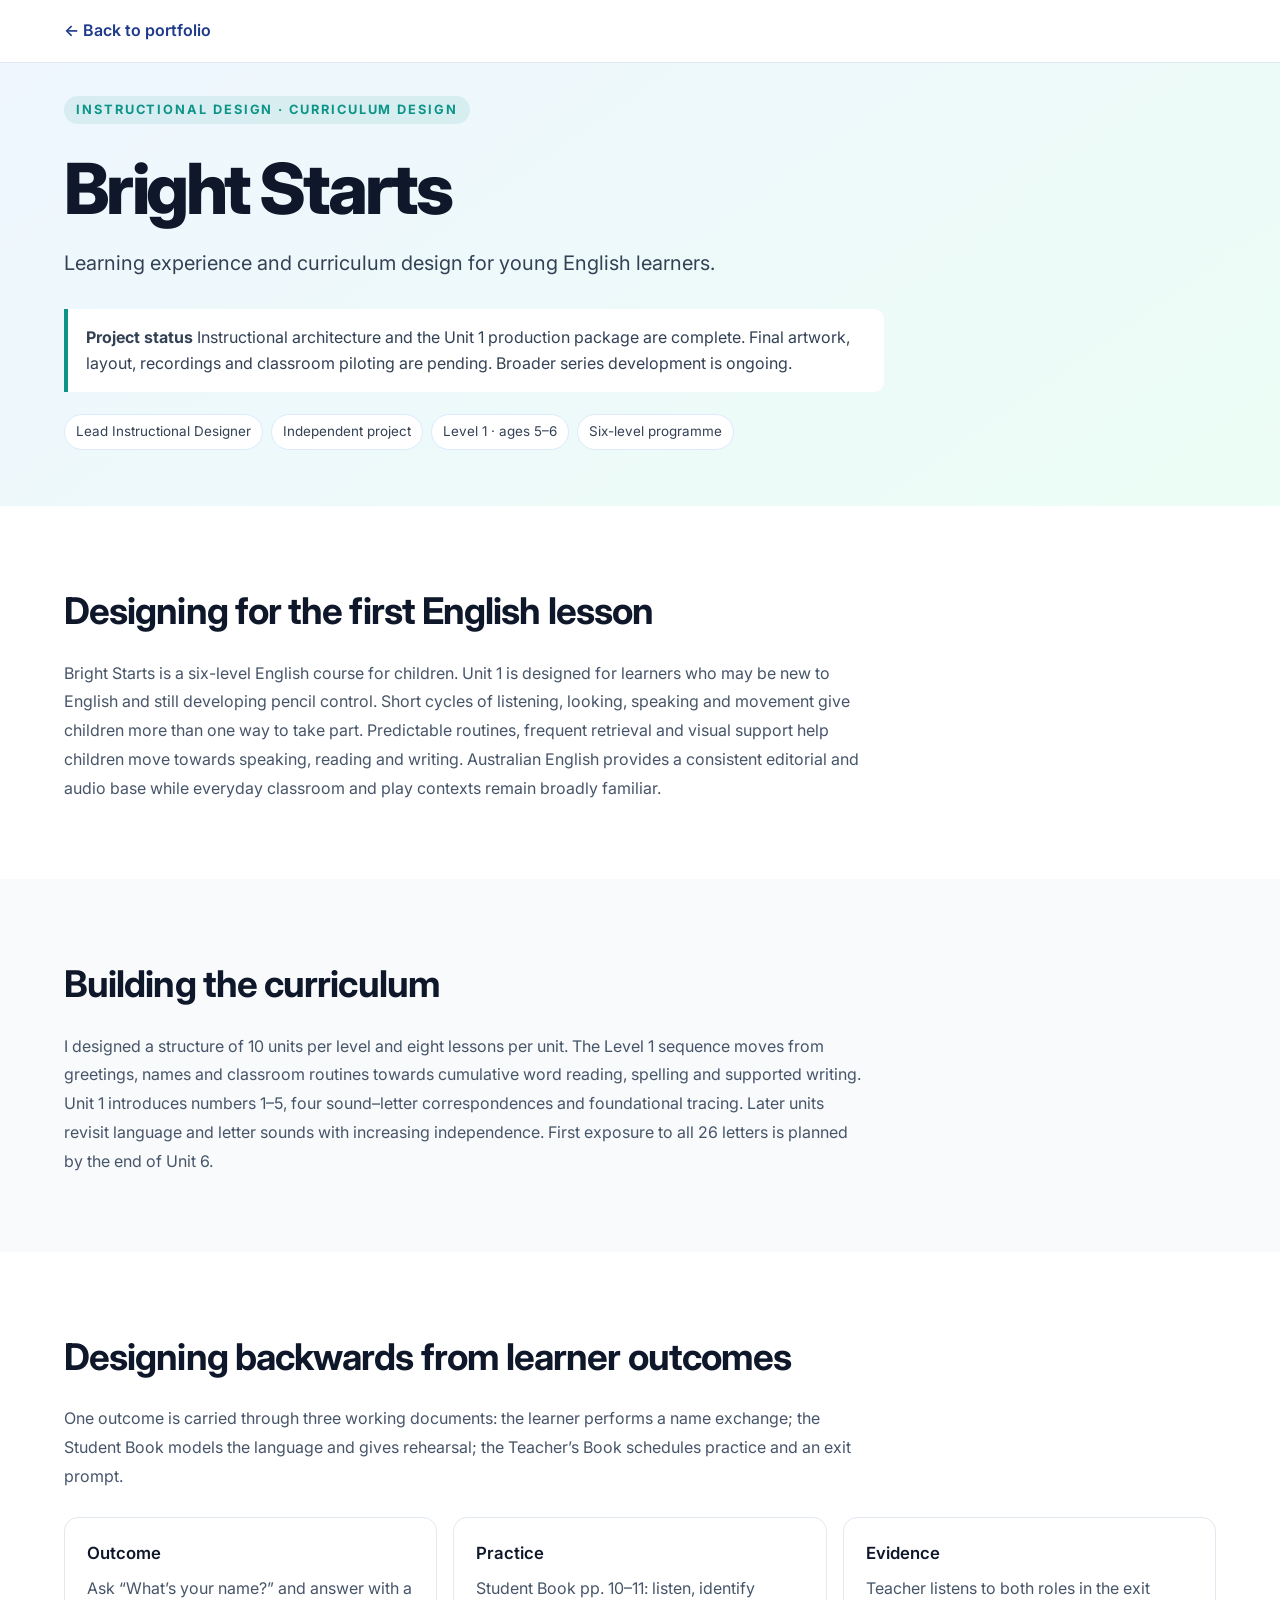
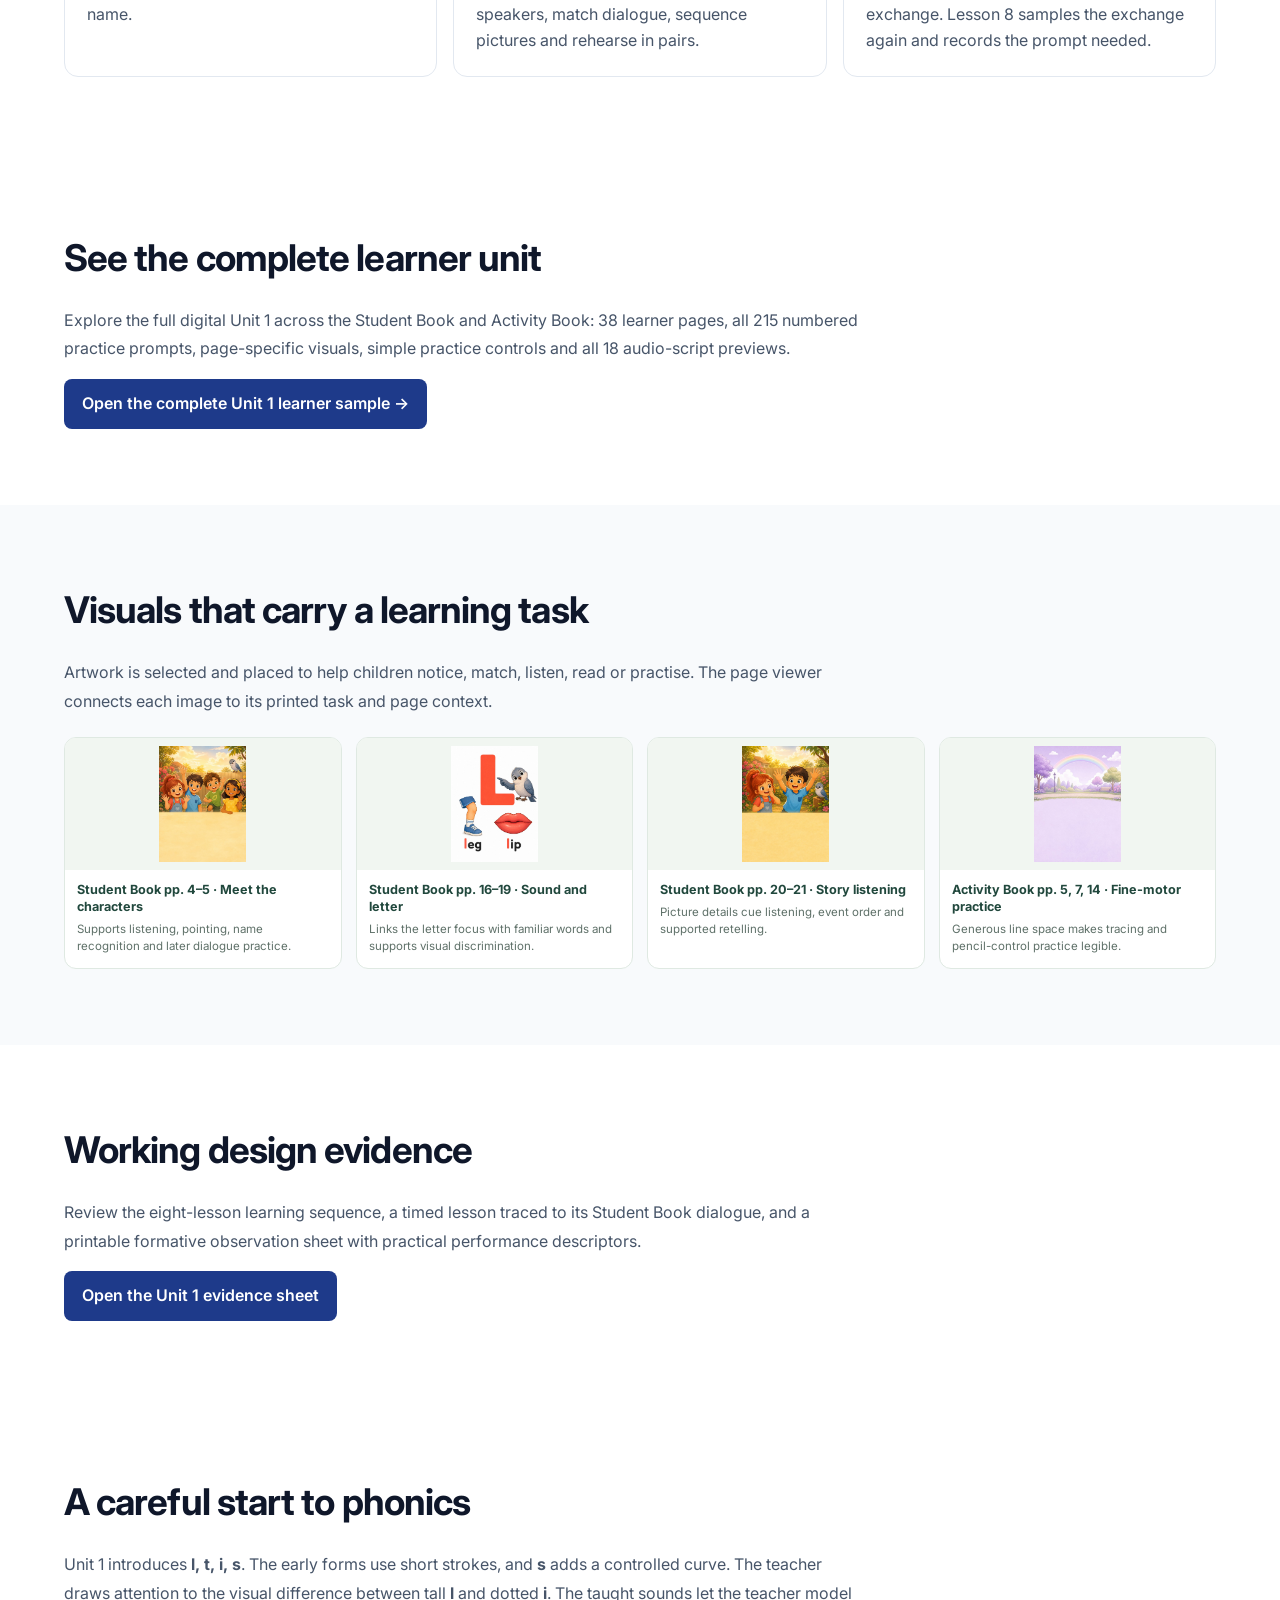
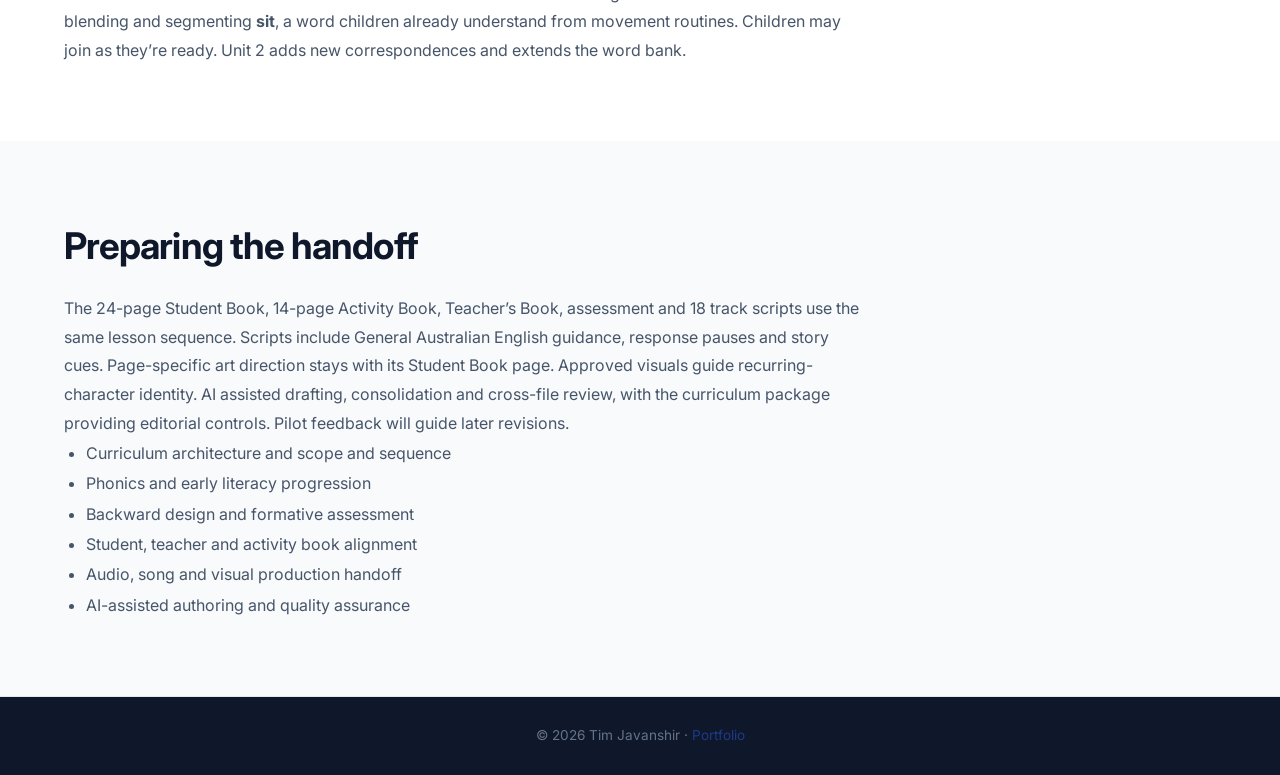
==== commit fc0813eb: "Add complete Bright Starts Unit 1 learner sample" ====
--- a/samples/bright-starts/index.html
+++ b/samples/bright-starts/index.html
@@ -37,6 +37,9 @@
     @media (max-width: 700px) { .case-grid { grid-template-columns: 1fr; } }
     @media (prefers-reduced-motion: reduce) { :root { scroll-behavior: auto; } }
   </style>
+<style>
+.visual-evidence-grid{display:grid;grid-template-columns:repeat(4,minmax(0,1fr));gap:14px;margin-top:22px}.visual-evidence-grid figure{margin:0;background:#fff;border:1px solid #dfe9e2;border-radius:12px;overflow:hidden}.visual-evidence-grid img{width:100%;height:132px;object-fit:contain;background:#f1f6f1;padding:8px;display:block}.visual-evidence-grid figcaption{padding:11px 12px 13px}.visual-evidence-grid figcaption strong,.visual-evidence-grid figcaption span{display:block}.visual-evidence-grid figcaption strong{font-size:.79rem;color:#21483d;line-height:1.35}.visual-evidence-grid figcaption span{font-size:.72rem;color:#5f7169;line-height:1.45;margin-top:6px}@media(max-width:760px){.visual-evidence-grid{grid-template-columns:repeat(2,minmax(0,1fr))}}@media(max-width:420px){.visual-evidence-grid{grid-template-columns:1fr}}
+</style>
 </head>
 <body>
   <nav class="case-nav">
@@ -79,7 +82,28 @@
 </div>
     </section>
 
+    <section class="case-section">
+      <div class="container">
+        <h2>See the complete learner unit</h2>
+        <p class="case-copy">Explore the full digital Unit 1 across the Student Book and Activity Book: 38 learner pages, all 215 numbered practice prompts, page-specific visuals, simple practice controls and all 18 audio-script previews.</p>
+        <a class="case-evidence" href="unit-1/index.html">Open the complete Unit 1 learner sample →</a>
+      </div>
+    </section>
+
     <section class="case-section alt">
+      <div class="container">
+        <h2>Visuals that carry a learning task</h2>
+        <p class="case-copy">Artwork is selected and placed to help children notice, match, listen, read or practise. The page viewer connects each image to its printed task and page context.</p>
+        <div class="visual-evidence-grid">
+          <figure><img src="unit-1/assets/opening_cast.jpg" alt="Approved Bright Starts characters introduced in the opening greeting and name-recognition activities"><figcaption><strong>Student Book pp. 4–5 · Meet the characters</strong><span>Supports listening, pointing, name recognition and later dialogue practice.</span></figcaption></figure>
+          <figure><img src="unit-1/assets/phonics_l.jpg" alt="Bright Starts phonics illustration used with sound-letter learning"><figcaption><strong>Student Book pp. 16–19 · Sound and letter</strong><span>Links the letter focus with familiar words and supports visual discrimination.</span></figcaption></figure>
+          <figure><img src="unit-1/assets/story_page_1.jpg" alt="Illustrated opening page of the Hello, Little Bird story"><figcaption><strong>Student Book pp. 20–21 · Story listening</strong><span>Picture details cue listening, event order and supported retelling.</span></figcaption></figure>
+          <figure><img src="unit-1/assets/handwriting_lines.jpg" alt="Clear handwriting practice lines"><figcaption><strong>Activity Book pp. 5, 7, 14 · Fine-motor practice</strong><span>Generous line space makes tracing and pencil-control practice legible.</span></figcaption></figure>
+        </div>
+      </div>
+    </section>
+
+    <section class="case-section">
       <div class="container">
         <h2>Working design evidence</h2>
         <p class="case-copy">Review the eight-lesson learning sequence, a timed lesson traced to its Student Book dialogue, and a printable formative observation sheet with practical performance descriptors.</p>
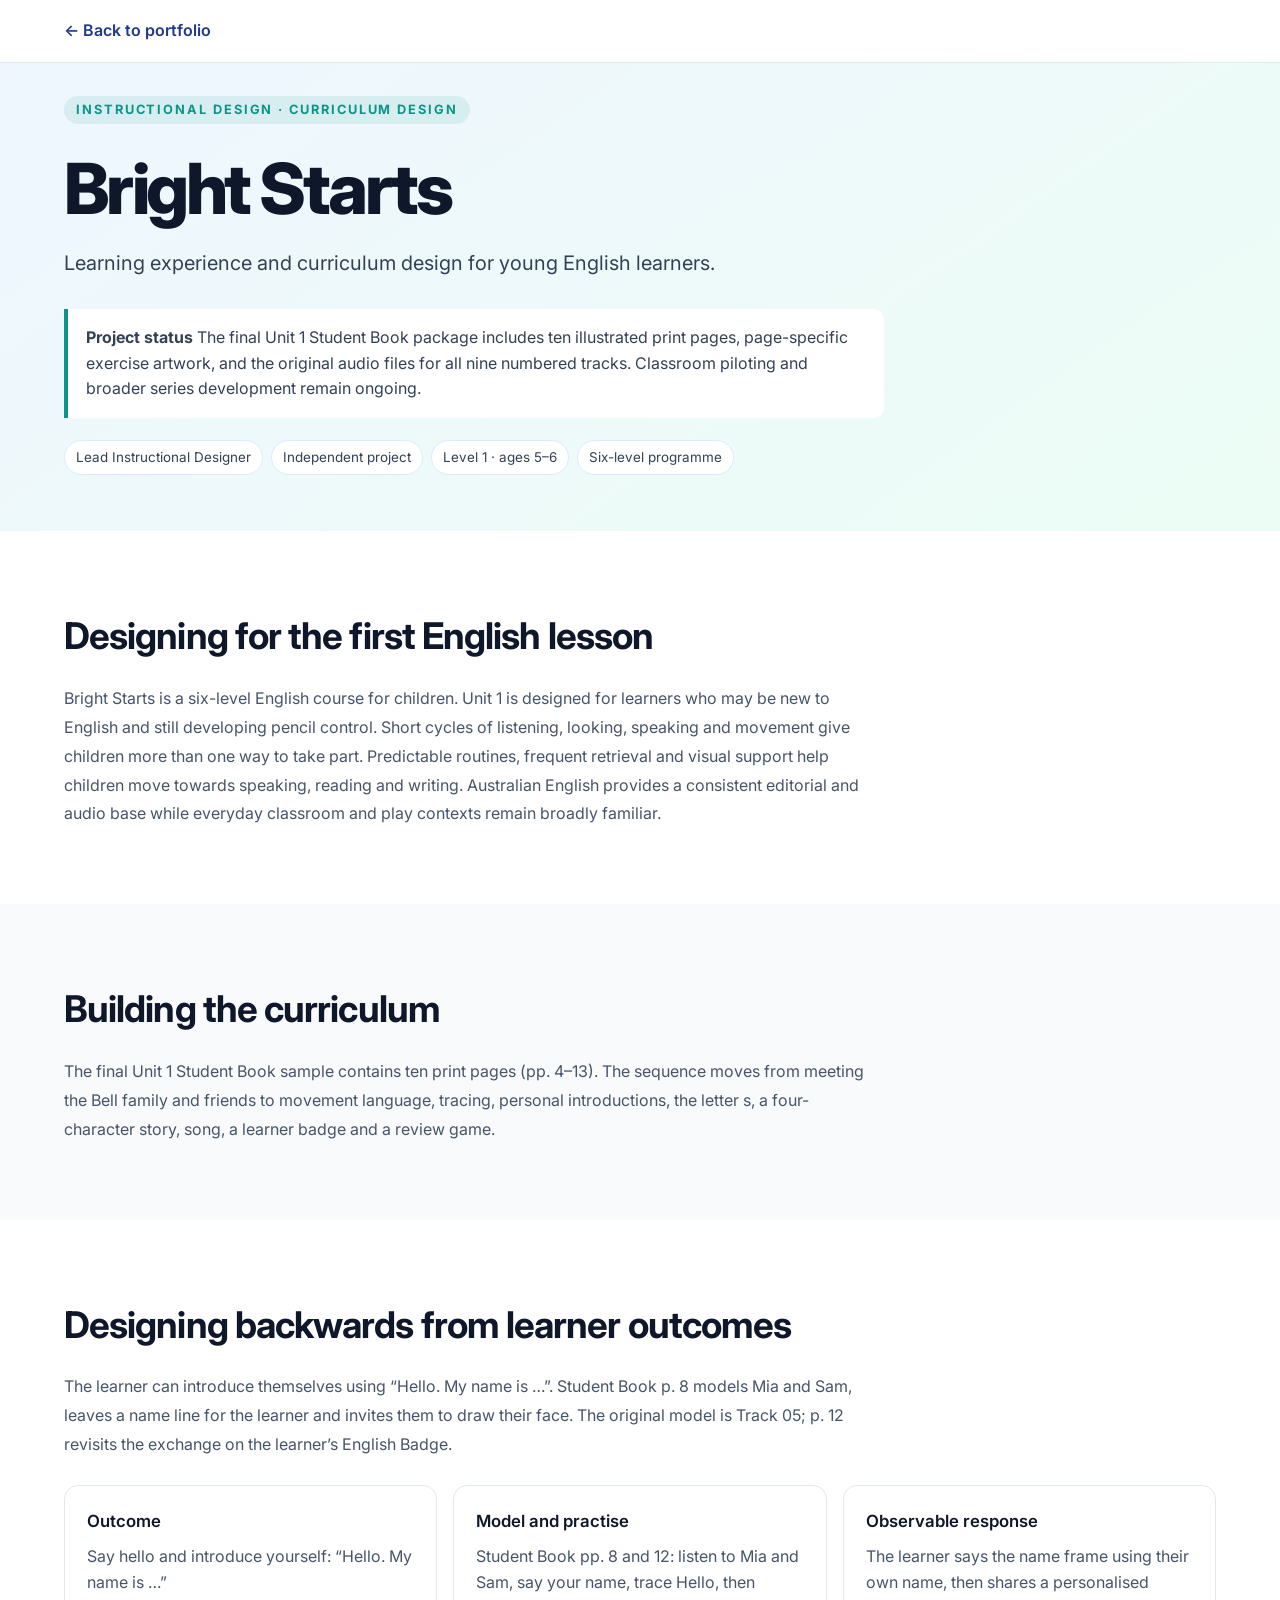
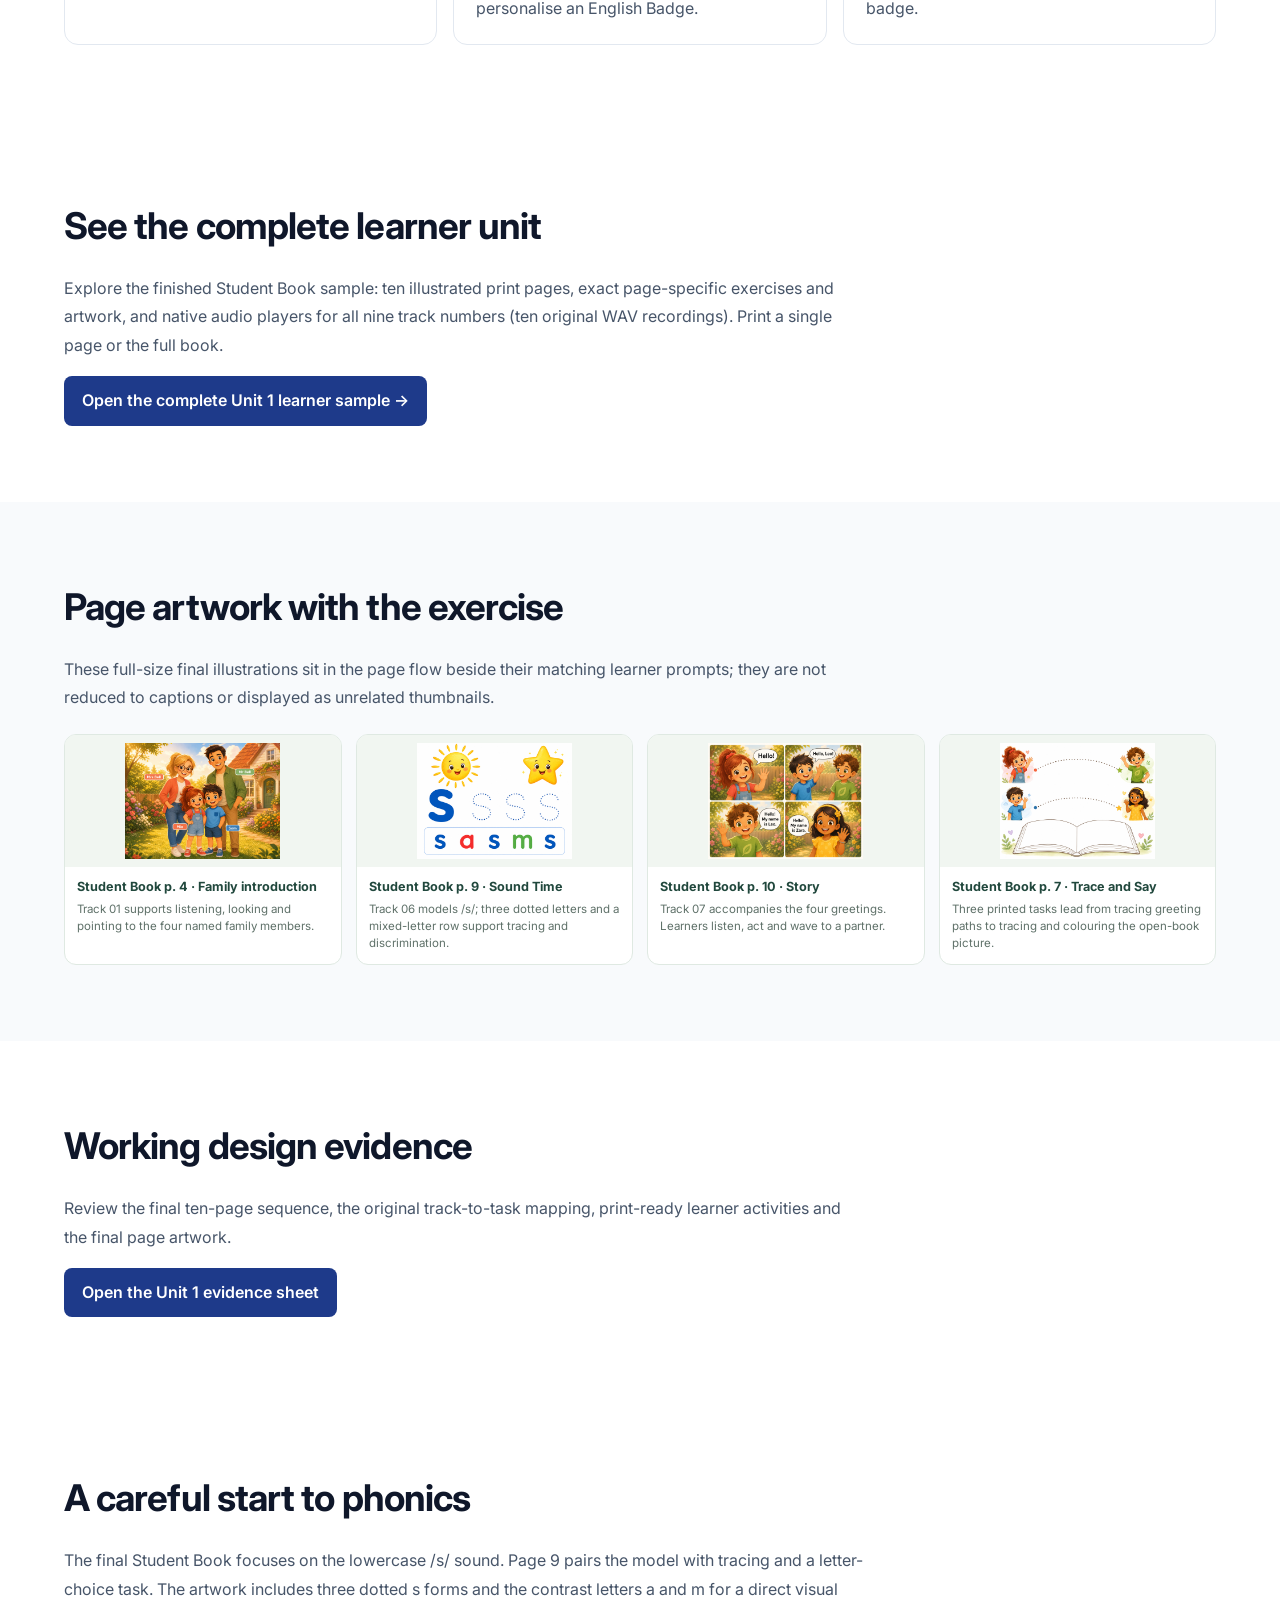
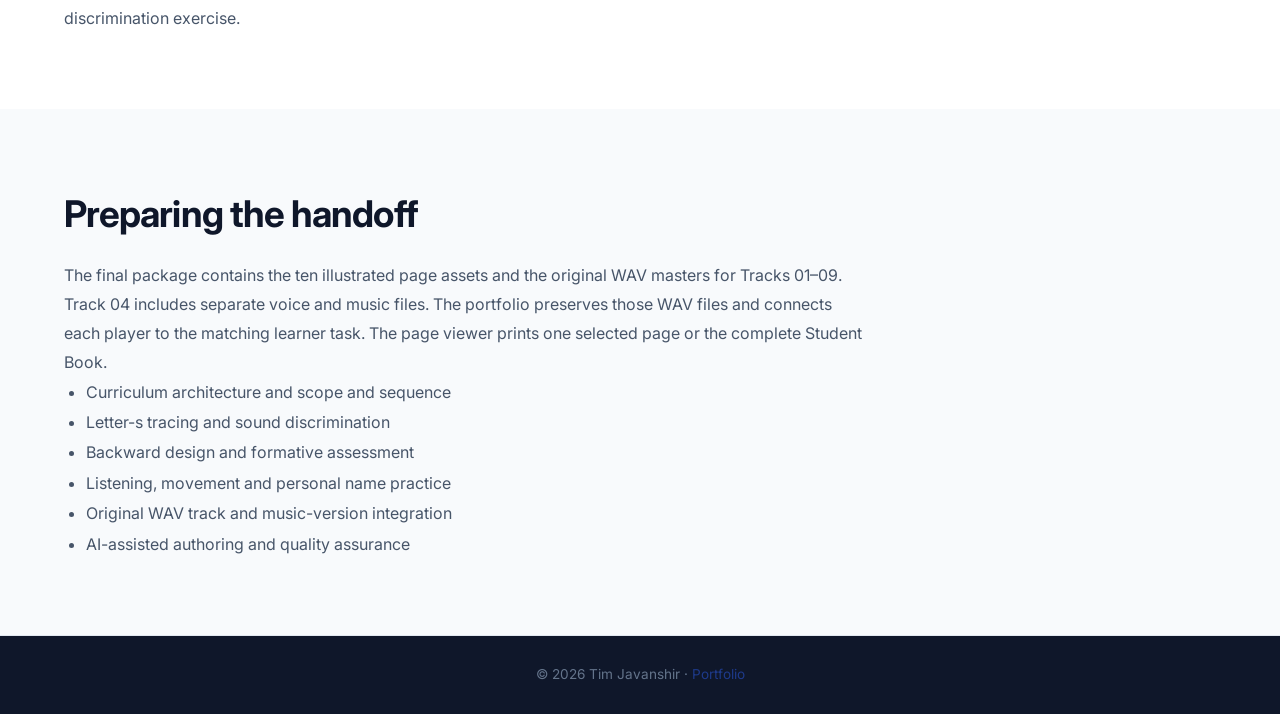
==== commit 55157a5e: "Publish final Bright Starts Unit 1 book sample" ====
--- a/samples/bright-starts/index.html
+++ b/samples/bright-starts/index.html
@@ -51,7 +51,7 @@
         <span class="section-label">Instructional design · Curriculum design</span>
         <h1>Bright Starts</h1>
         <p>Learning experience and curriculum design for young English learners.</p>
-        <div class="case-status"><strong>Project status</strong> Instructional architecture and the Unit 1 production package are complete. Final artwork, layout, recordings and classroom piloting are pending. Broader series development is ongoing.</div>
+        <div class="case-status"><strong>Project status</strong> The final Unit 1 Student Book package includes ten illustrated print pages, page-specific exercise artwork, and the original audio files for all nine numbered tracks. Classroom piloting and broader series development remain ongoing.</div>
         <div class="case-tags"><span>Lead Instructional Designer</span><span>Independent project</span><span>Level 1 · ages 5–6</span><span>Six-level programme</span></div>
       </div>
     </header>
@@ -66,18 +66,18 @@
     <section class="case-section alt">
       <div class="container">
         <h2>Building the curriculum</h2>
-        <p class="case-copy">I designed a structure of 10 units per level and eight lessons per unit. The Level 1 sequence moves from greetings, names and classroom routines towards cumulative word reading, spelling and supported writing. Unit 1 introduces numbers 1–5, four sound–letter correspondences and foundational tracing. Later units revisit language and letter sounds with increasing independence. First exposure to all 26 letters is planned by the end of Unit 6.</p>
+        <p class="case-copy">The final Unit 1 Student Book sample contains ten print pages (pp. 4–13). The sequence moves from meeting the Bell family and friends to movement language, tracing, personal introductions, the letter s, a four-character story, song, a learner badge and a review game.</p>
       </div>
     </section>
 
     <section class="case-section">
       <div class="container">
         <h2>Designing backwards from learner outcomes</h2>
-        <p class="case-copy">One outcome is carried through three working documents: the learner performs a name exchange; the Student Book models the language and gives rehearsal; the Teacher’s Book schedules practice and an exit prompt.</p>
+        <p class="case-copy">The learner can introduce themselves using “Hello. My name is …”. Student Book p. 8 models Mia and Sam, leaves a name line for the learner and invites them to draw their face. The original model is Track 05; p. 12 revisits the exchange on the learner’s English Badge.</p>
         <div class="case-grid">
-          <article class="case-card"><h3>Outcome</h3><p>Ask “What’s your name?” and answer with a name.</p></article>
-          <article class="case-card"><h3>Practice</h3><p>Student Book pp. 10–11: listen, identify speakers, match dialogue, sequence pictures and rehearse in pairs.</p></article>
-          <article class="case-card"><h3>Evidence</h3><p>Teacher listens to both roles in the exit exchange. Lesson 8 samples the exchange again and records the prompt needed.</p></article>
+          <article class="case-card"><h3>Outcome</h3><p>Say hello and introduce yourself: “Hello. My name is …”</p></article>
+          <article class="case-card"><h3>Model and practise</h3><p>Student Book pp. 8 and 12: listen to Mia and Sam, say your name, trace Hello, then personalise an English Badge.</p></article>
+          <article class="case-card"><h3>Observable response</h3><p>The learner says the name frame using their own name, then shares a personalised badge.</p></article>
         </div>
 </div>
     </section>
@@ -85,20 +85,20 @@
     <section class="case-section">
       <div class="container">
         <h2>See the complete learner unit</h2>
-        <p class="case-copy">Explore the full digital Unit 1 across the Student Book and Activity Book: 38 learner pages, all 215 numbered practice prompts, page-specific visuals, simple practice controls and all 18 audio-script previews.</p>
+        <p class="case-copy">Explore the finished Student Book sample: ten illustrated print pages, exact page-specific exercises and artwork, and native audio players for all nine track numbers (ten original WAV recordings). Print a single page or the full book.</p>
         <a class="case-evidence" href="unit-1/index.html">Open the complete Unit 1 learner sample →</a>
       </div>
     </section>
 
     <section class="case-section alt">
       <div class="container">
-        <h2>Visuals that carry a learning task</h2>
-        <p class="case-copy">Artwork is selected and placed to help children notice, match, listen, read or practise. The page viewer connects each image to its printed task and page context.</p>
+        <h2>Page artwork with the exercise</h2>
+        <p class="case-copy">These full-size final illustrations sit in the page flow beside their matching learner prompts; they are not reduced to captions or displayed as unrelated thumbnails.</p>
         <div class="visual-evidence-grid">
-          <figure><img src="unit-1/assets/opening_cast.jpg" alt="Approved Bright Starts characters introduced in the opening greeting and name-recognition activities"><figcaption><strong>Student Book pp. 4–5 · Meet the characters</strong><span>Supports listening, pointing, name recognition and later dialogue practice.</span></figcaption></figure>
-          <figure><img src="unit-1/assets/phonics_l.jpg" alt="Bright Starts phonics illustration used with sound-letter learning"><figcaption><strong>Student Book pp. 16–19 · Sound and letter</strong><span>Links the letter focus with familiar words and supports visual discrimination.</span></figcaption></figure>
-          <figure><img src="unit-1/assets/story_page_1.jpg" alt="Illustrated opening page of the Hello, Little Bird story"><figcaption><strong>Student Book pp. 20–21 · Story listening</strong><span>Picture details cue listening, event order and supported retelling.</span></figcaption></figure>
-          <figure><img src="unit-1/assets/handwriting_lines.jpg" alt="Clear handwriting practice lines"><figcaption><strong>Activity Book pp. 5, 7, 14 · Fine-motor practice</strong><span>Generous line space makes tracing and pencil-control practice legible.</span></figcaption></figure>
+          <figure><img src="unit-1/assets/final-pages/page-004.jpg" alt="The Bell family, Mia and Sam in the opening greeting scene"><figcaption><strong>Student Book p. 4 · Family introduction</strong><span>Track 01 supports listening, looking and pointing to the four named family members.</span></figcaption></figure>
+          <figure><img src="unit-1/assets/final-pages/page-009.jpg" alt="Sun, star, lowercase s tracing and a mixed-letter choice row"><figcaption><strong>Student Book p. 9 · Sound Time</strong><span>Track 06 models /s/; three dotted letters and a mixed-letter row support tracing and discrimination.</span></figcaption></figure>
+          <figure><img src="unit-1/assets/final-pages/page-010.jpg" alt="Four illustrated Hello, Zara story panels"><figcaption><strong>Student Book p. 10 · Story</strong><span>Track 07 accompanies the four greetings. Learners listen, act and wave to a partner.</span></figcaption></figure>
+          <figure><img src="unit-1/assets/final-pages/page-007.jpg" alt="Dotted child-to-object tracing paths above an open book"><figcaption><strong>Student Book p. 7 · Trace and Say</strong><span>Three printed tasks lead from tracing greeting paths to tracing and colouring the open-book picture.</span></figcaption></figure>
         </div>
       </div>
     </section>
@@ -106,7 +106,7 @@
     <section class="case-section">
       <div class="container">
         <h2>Working design evidence</h2>
-        <p class="case-copy">Review the eight-lesson learning sequence, a timed lesson traced to its Student Book dialogue, and a printable formative observation sheet with practical performance descriptors.</p>
+        <p class="case-copy">Review the final ten-page sequence, the original track-to-task mapping, print-ready learner activities and the final page artwork.</p>
         <a class="case-evidence" href="evidence/index.html">Open the Unit 1 evidence sheet</a>
       </div>
     </section>
@@ -114,20 +114,20 @@
     <section class="case-section">
       <div class="container">
         <h2>A careful start to phonics</h2>
-        <p class="case-copy">Unit 1 introduces <strong>l, t, i, s</strong>. The early forms use short strokes, and <strong>s</strong> adds a controlled curve. The teacher draws attention to the visual difference between tall <strong>l</strong> and dotted <strong>i</strong>. The taught sounds let the teacher model blending and segmenting <strong>sit</strong>, a word children already understand from movement routines. Children may join as they’re ready. Unit 2 adds new correspondences and extends the word bank.</p>
+        <p class="case-copy">The final Student Book focuses on the lowercase /s/ sound. Page 9 pairs the model with tracing and a letter-choice task. The artwork includes three dotted s forms and the contrast letters a and m for a direct visual discrimination exercise.</p>
 </div>
     </section>
 
     <section class="case-section alt">
       <div class="container">
         <h2>Preparing the handoff</h2>
-        <p class="case-copy">The 24-page Student Book, 14-page Activity Book, Teacher’s Book, assessment and 18 track scripts use the same lesson sequence. Scripts include General Australian English guidance, response pauses and story cues. Page-specific art direction stays with its Student Book page. Approved visuals guide recurring-character identity. AI assisted drafting, consolidation and cross-file review, with the curriculum package providing editorial controls. Pilot feedback will guide later revisions.</p>
+        <p class="case-copy">The final package contains the ten illustrated page assets and the original WAV masters for Tracks 01–09. Track 04 includes separate voice and music files. The portfolio preserves those WAV files and connects each player to the matching learner task. The page viewer prints one selected page or the complete Student Book.</p>
         <ul class="case-list">
           <li>Curriculum architecture and scope and sequence</li>
-          <li>Phonics and early literacy progression</li>
+          <li>Letter-s tracing and sound discrimination</li>
           <li>Backward design and formative assessment</li>
-          <li>Student, teacher and activity book alignment</li>
-          <li>Audio, song and visual production handoff</li>
+          <li>Listening, movement and personal name practice</li>
+          <li>Original WAV track and music-version integration</li>
           <li>AI-assisted authoring and quality assurance</li>
         </ul>
       </div>
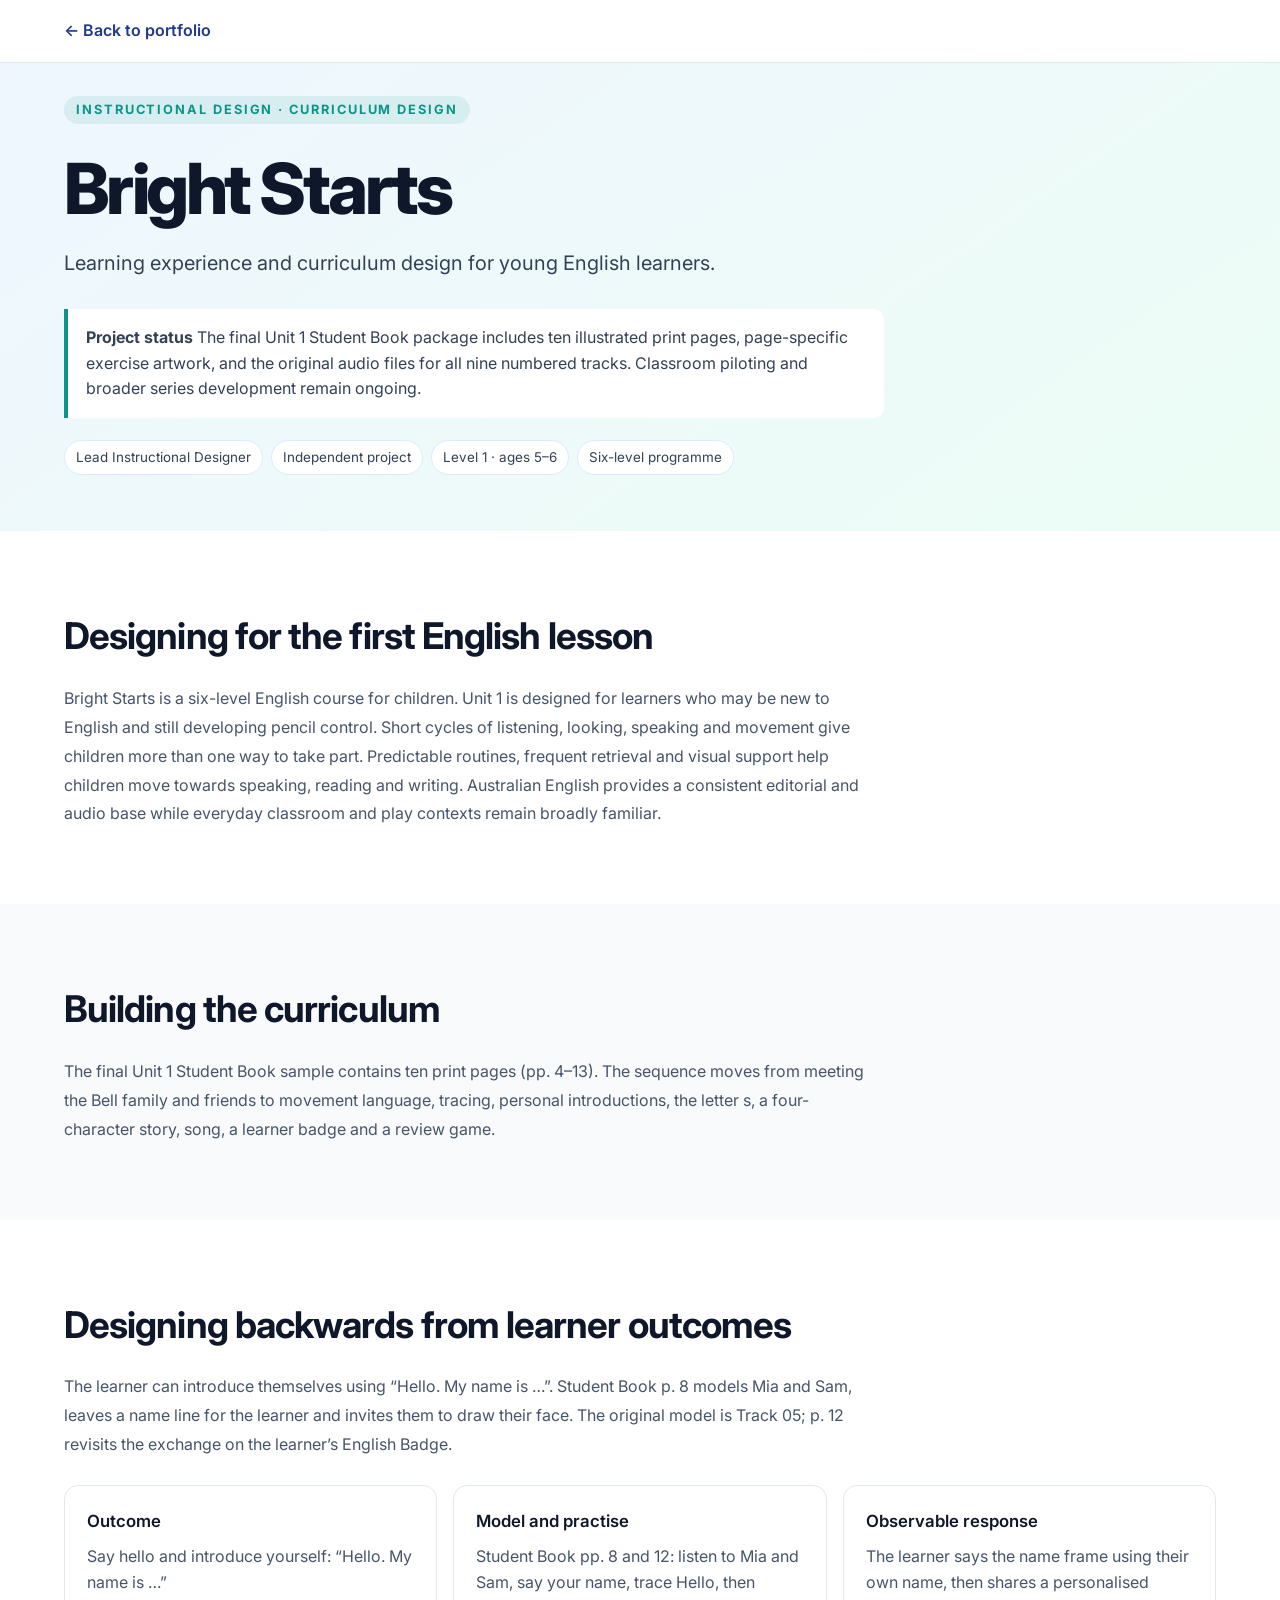
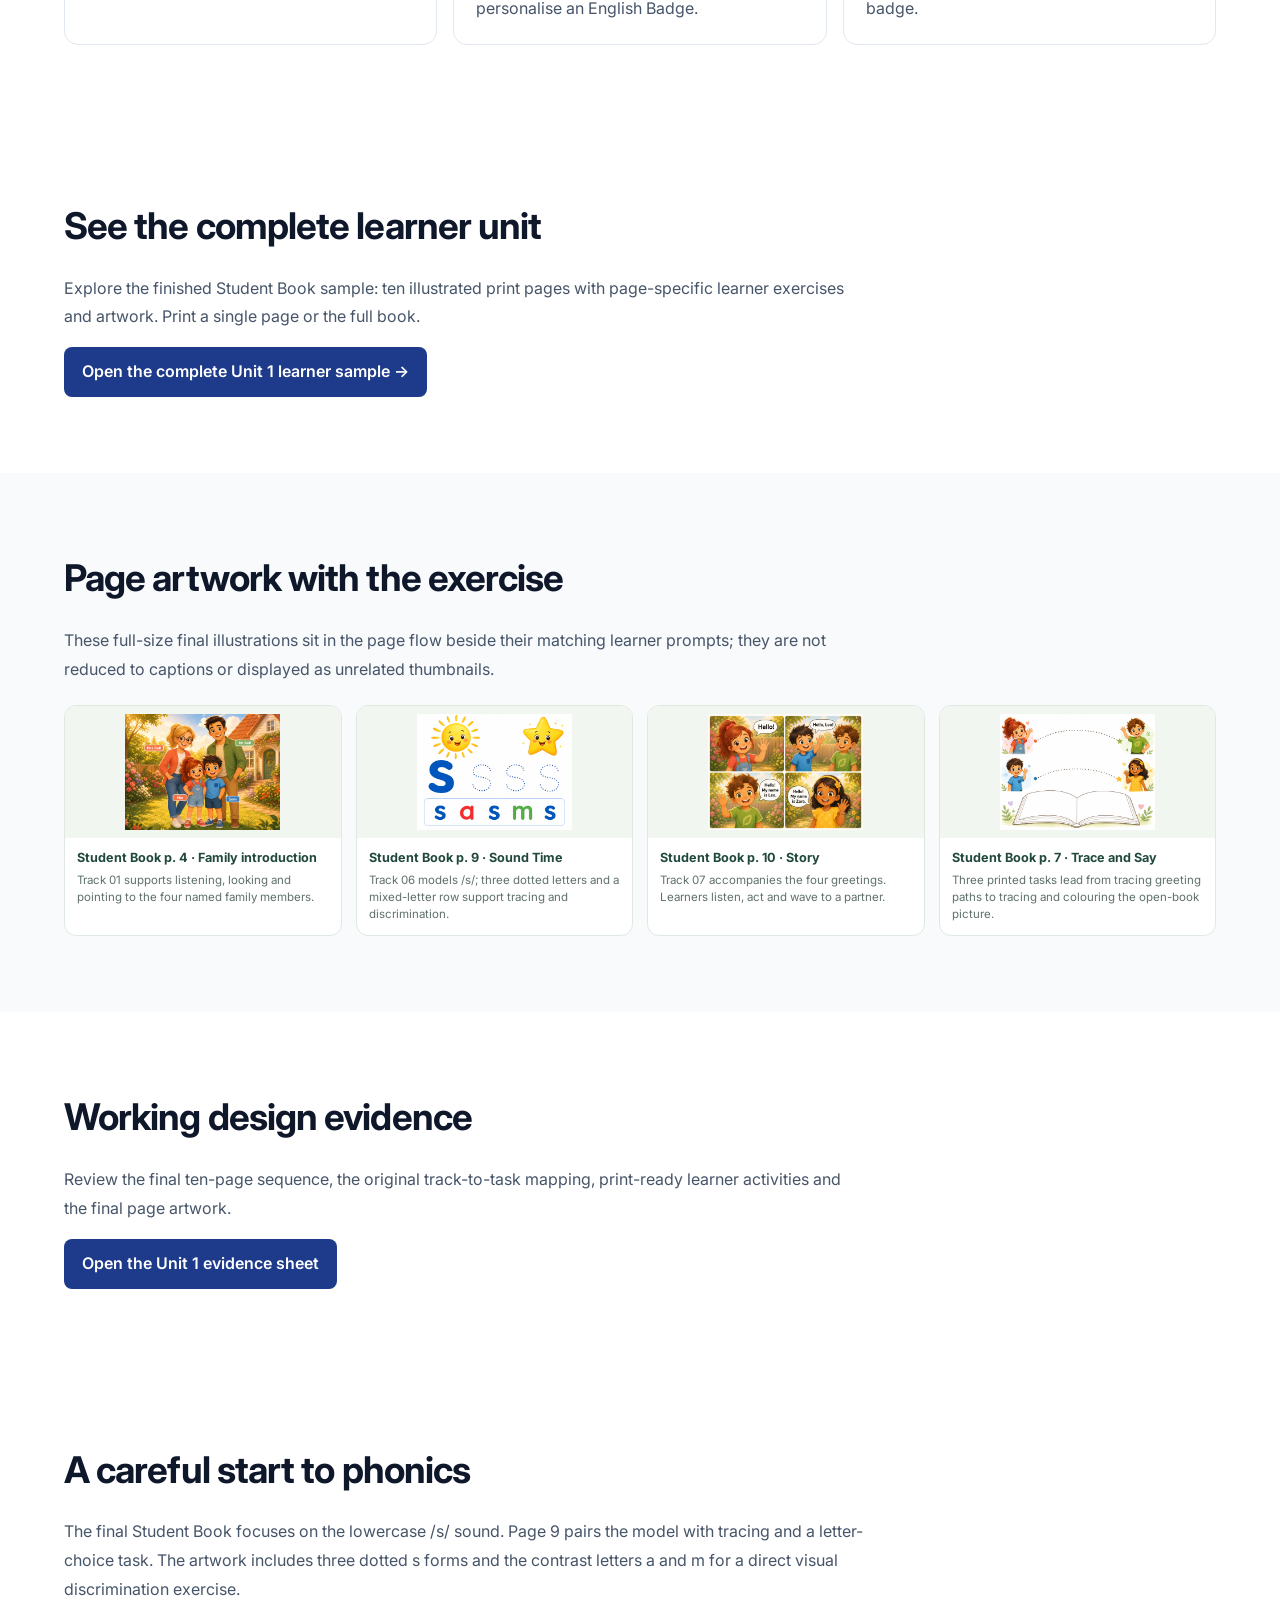
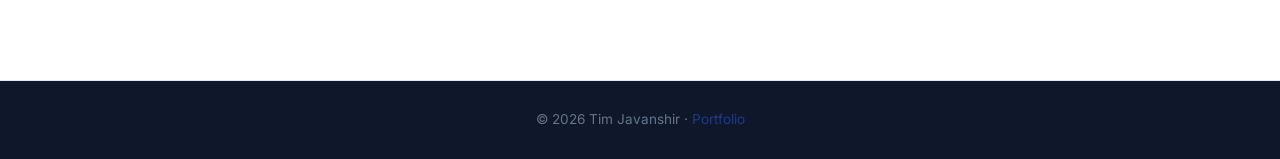
==== commit a594eca9: "Tighten experience focus and Bright Starts copy" ====
--- a/samples/bright-starts/index.html
+++ b/samples/bright-starts/index.html
@@ -85,7 +85,7 @@
     <section class="case-section">
       <div class="container">
         <h2>See the complete learner unit</h2>
-        <p class="case-copy">Explore the finished Student Book sample: ten illustrated print pages, exact page-specific exercises and artwork, and native audio players for all nine track numbers (ten original WAV recordings). Print a single page or the full book.</p>
+        <p class="case-copy">Explore the finished Student Book sample: ten illustrated print pages with page-specific learner exercises and artwork. Print a single page or the full book.</p>
         <a class="case-evidence" href="unit-1/index.html">Open the complete Unit 1 learner sample →</a>
       </div>
     </section>
@@ -117,21 +117,6 @@
         <p class="case-copy">The final Student Book focuses on the lowercase /s/ sound. Page 9 pairs the model with tracing and a letter-choice task. The artwork includes three dotted s forms and the contrast letters a and m for a direct visual discrimination exercise.</p>
 </div>
     </section>
-
-    <section class="case-section alt">
-      <div class="container">
-        <h2>Preparing the handoff</h2>
-        <p class="case-copy">The final package contains the ten illustrated page assets and the original WAV masters for Tracks 01–09. Track 04 includes separate voice and music files. The portfolio preserves those WAV files and connects each player to the matching learner task. The page viewer prints one selected page or the complete Student Book.</p>
-        <ul class="case-list">
-          <li>Curriculum architecture and scope and sequence</li>
-          <li>Letter-s tracing and sound discrimination</li>
-          <li>Backward design and formative assessment</li>
-          <li>Listening, movement and personal name practice</li>
-          <li>Original WAV track and music-version integration</li>
-          <li>AI-assisted authoring and quality assurance</li>
-        </ul>
-      </div>
-    </section>
   </main>
   <footer class="case-footer"><div class="container">© 2026 Tim Javanshir · <a href="../../index.html#portfolio">Portfolio</a></div></footer>
 </body>
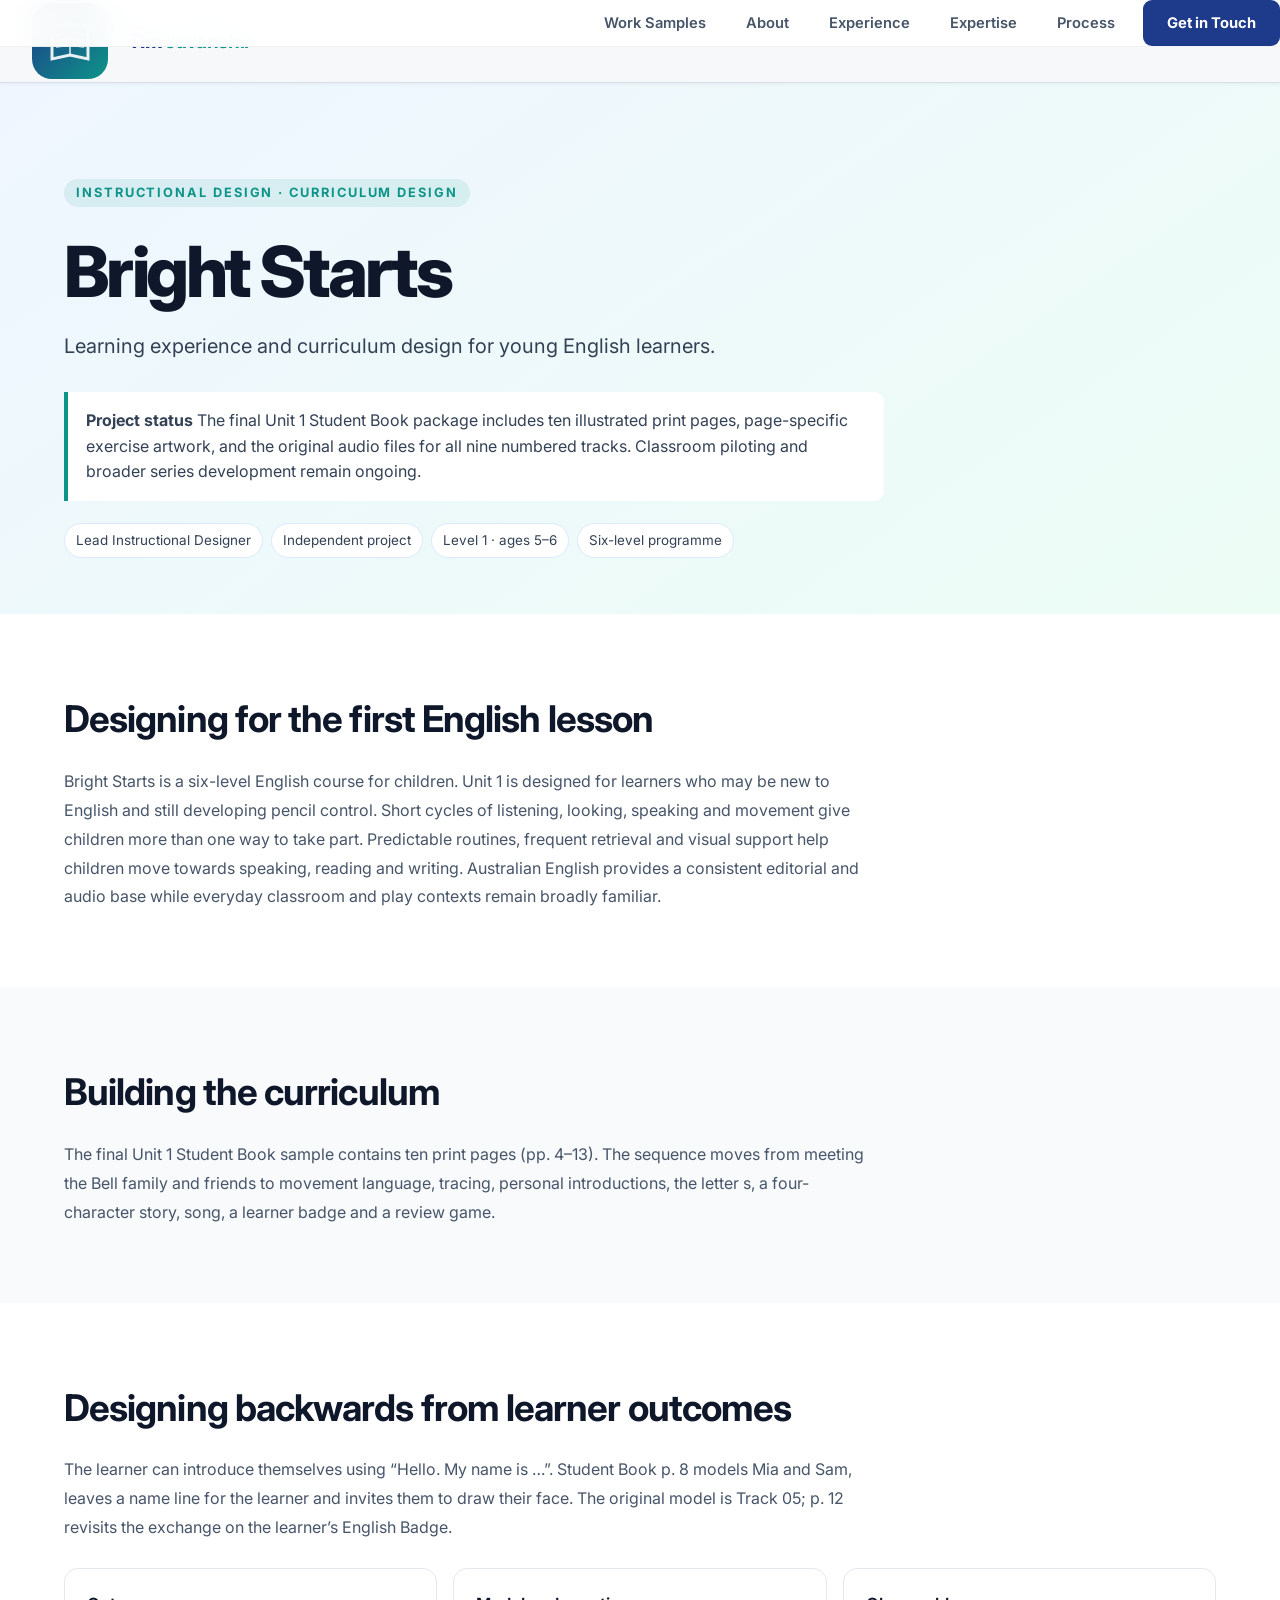
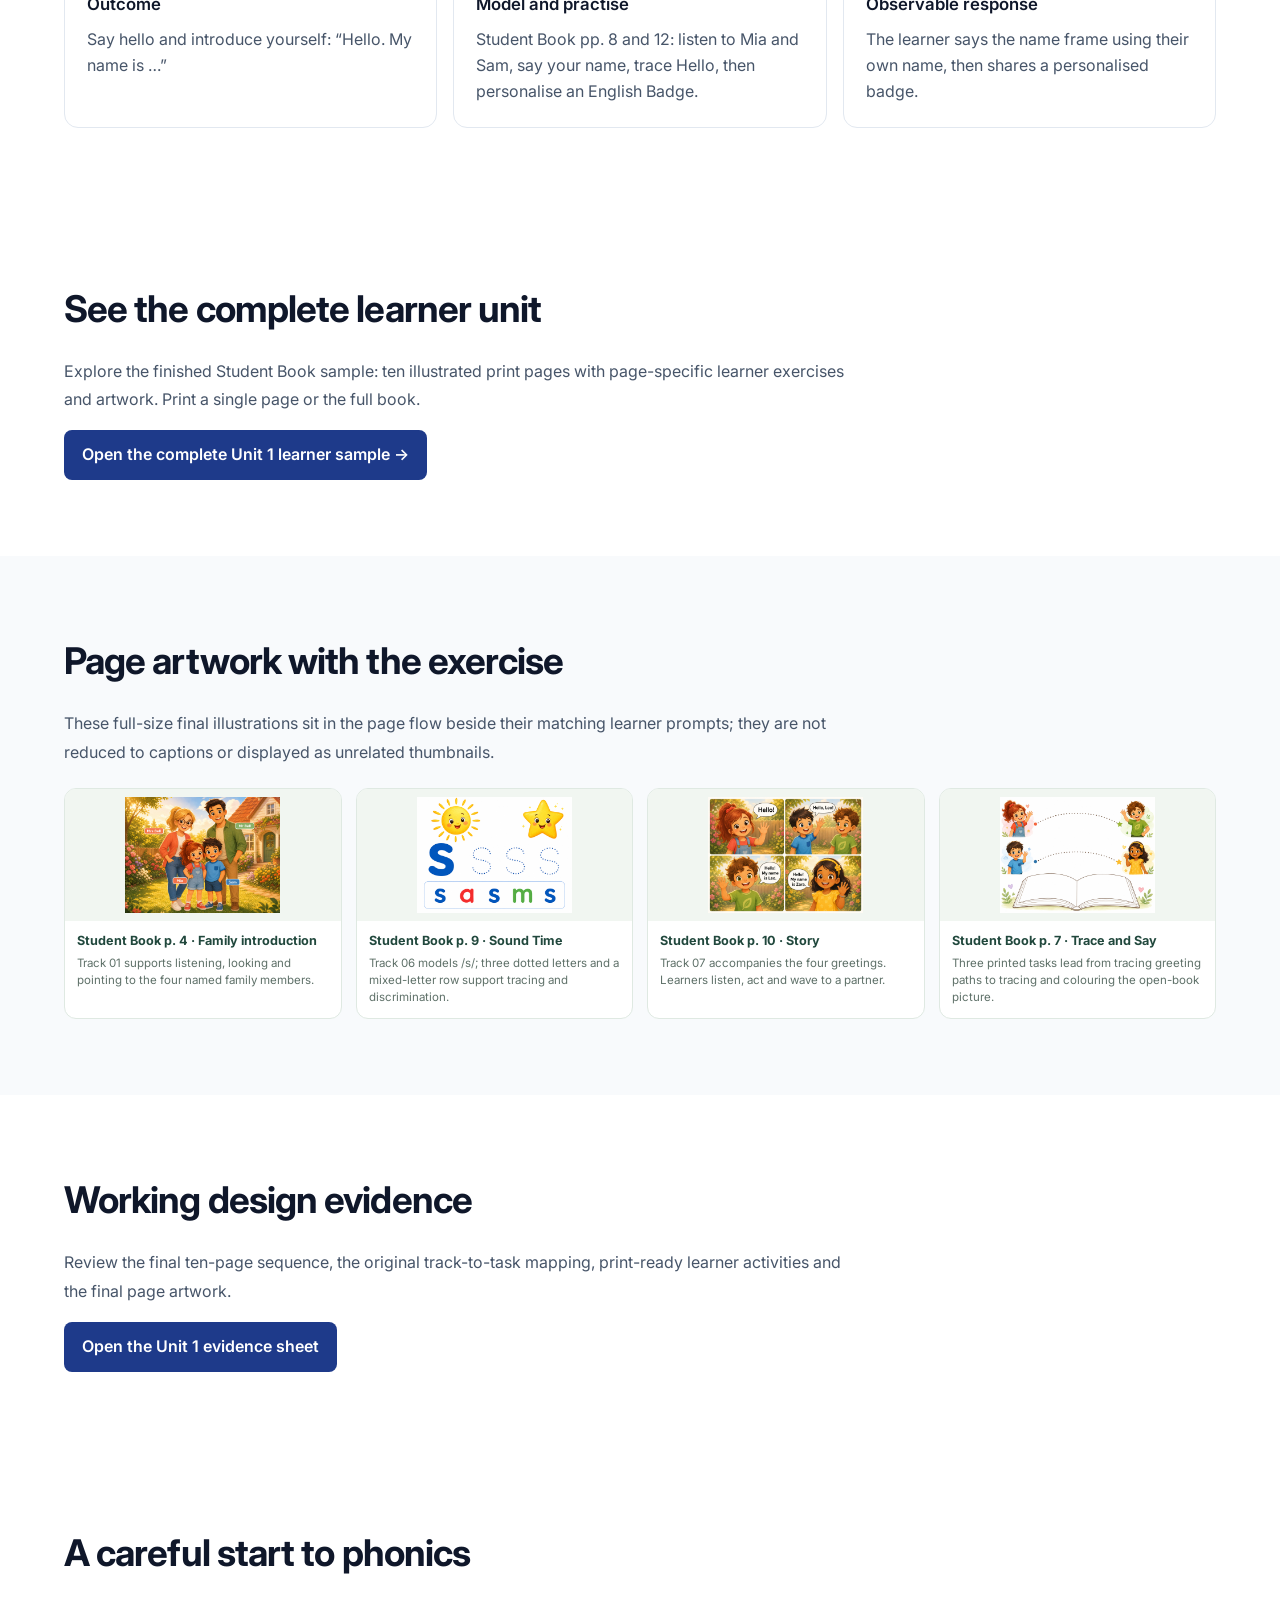
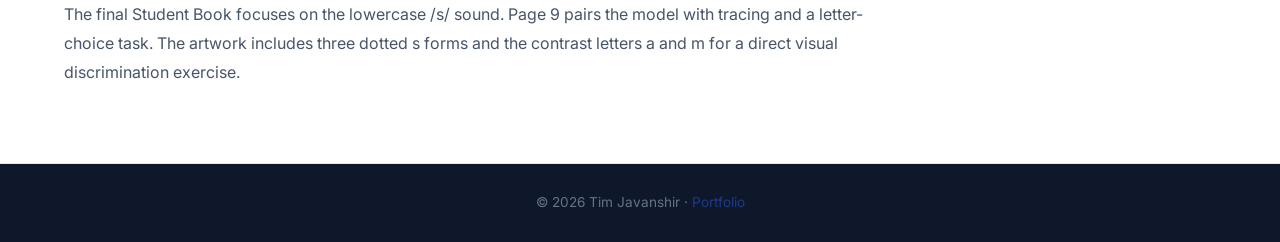
==== commit d746c4b3: "Make portfolio navigation consistent across samples" ====
--- a/samples/bright-starts/index.html
+++ b/samples/bright-starts/index.html
@@ -119,5 +119,6 @@
     </section>
   </main>
   <footer class="case-footer"><div class="container">© 2026 Tim Javanshir · <a href="../../index.html#portfolio">Portfolio</a></div></footer>
+<script src="../../js/site-header.js"></script>
 </body>
 </html>
--- a/css/styles.css
+++ b/css/styles.css
@@ -742,3 +742,4 @@
 @media (prefers-reduced-motion: reduce) {
   .bright-starts-thumb img { transition: none; }
 }
+.get-program-thumb{background:linear-gradient(135deg,#11253b,#205a83 62%,#20827b);position:relative;gap:8px}.get-mark{font:800 2.4rem/1 Manrope,Arial,sans-serif;color:white;letter-spacing:.03em}.get-program-thumb .sample-label{font-size:.58rem;letter-spacing:.12em;color:#dcefeb}
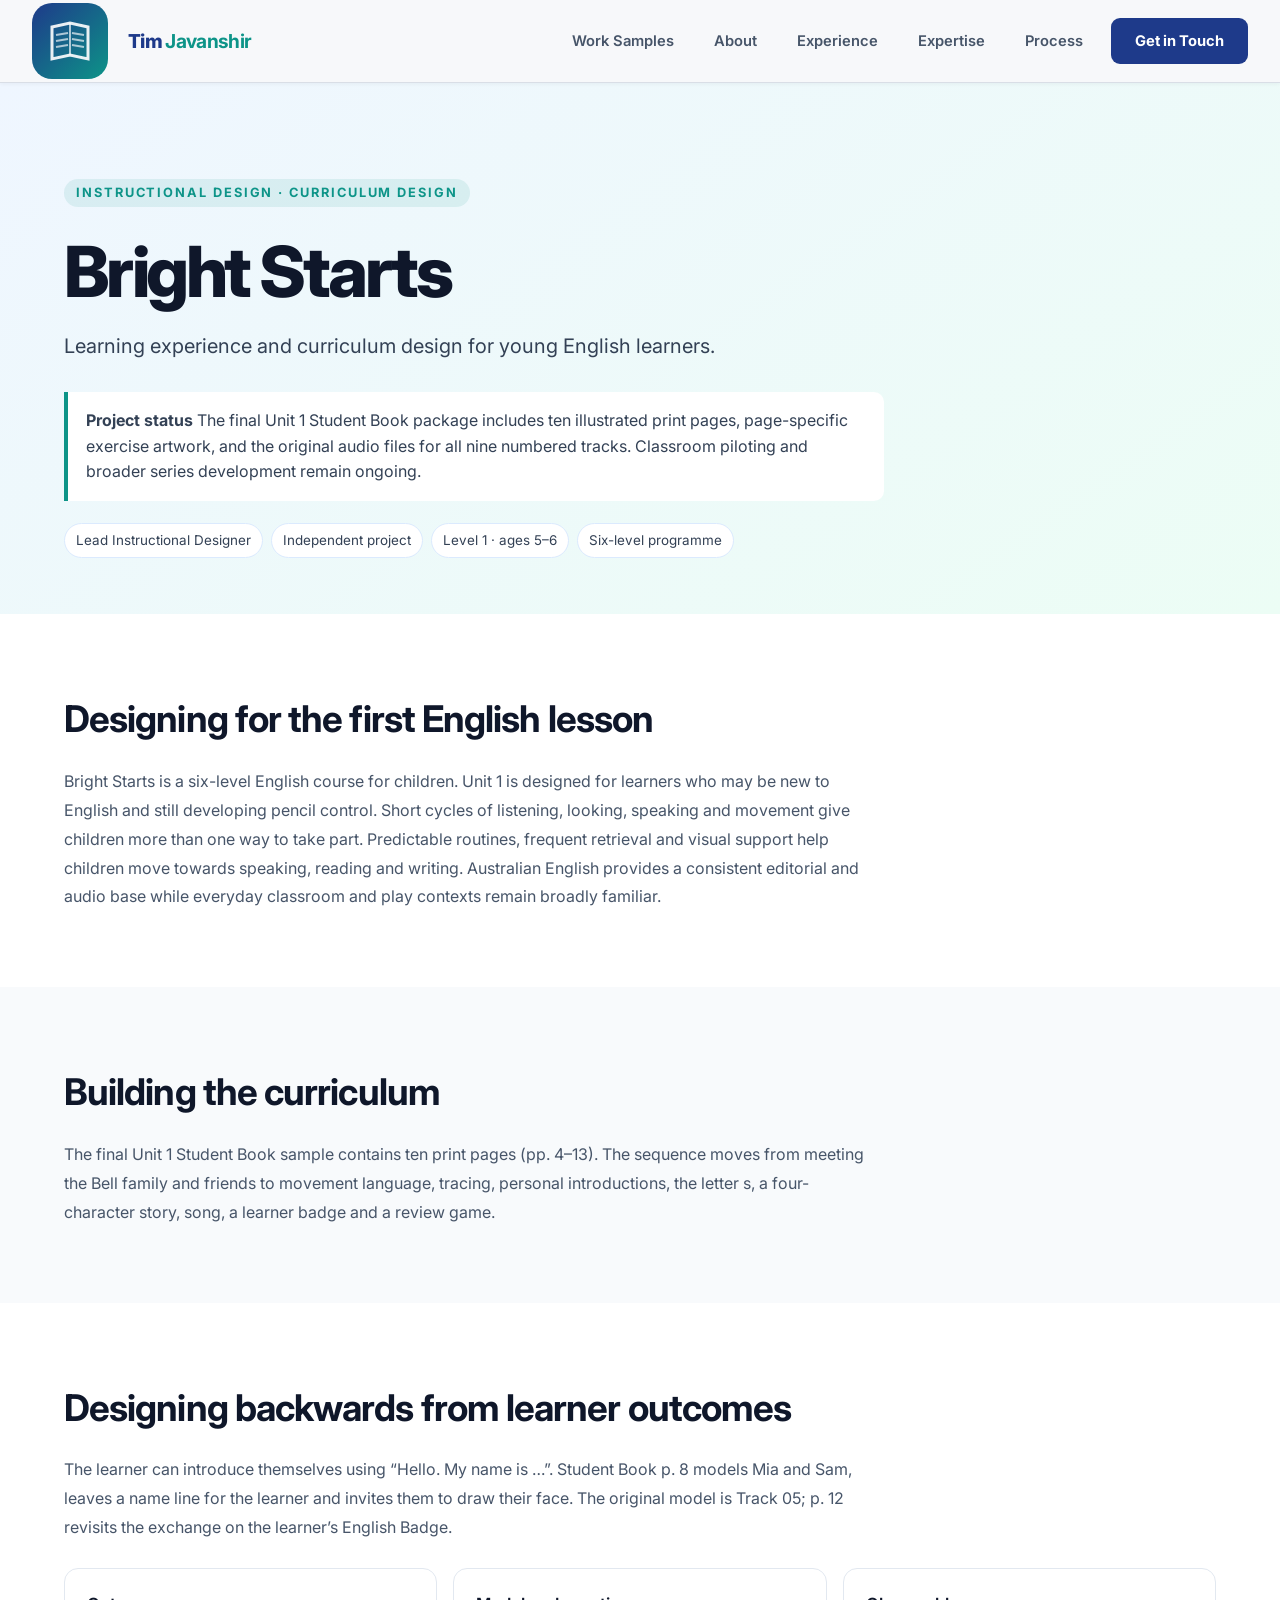
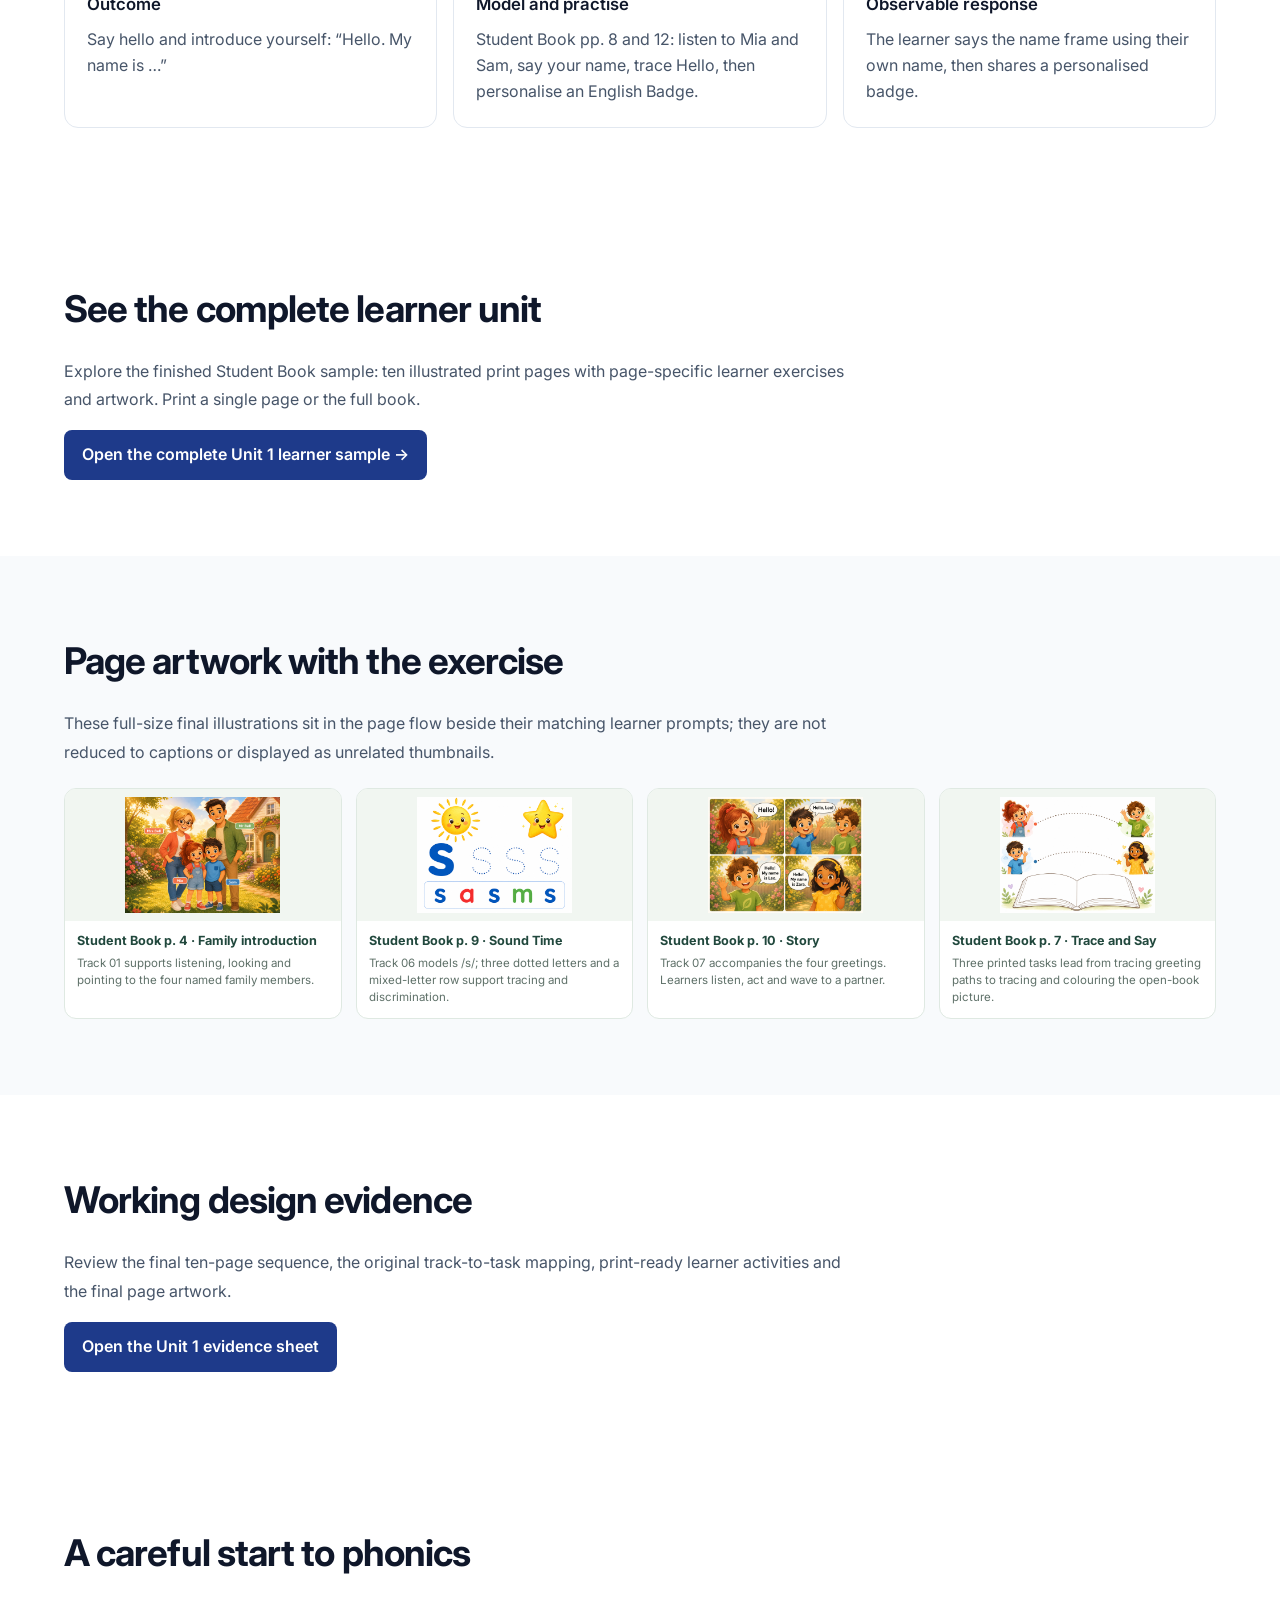
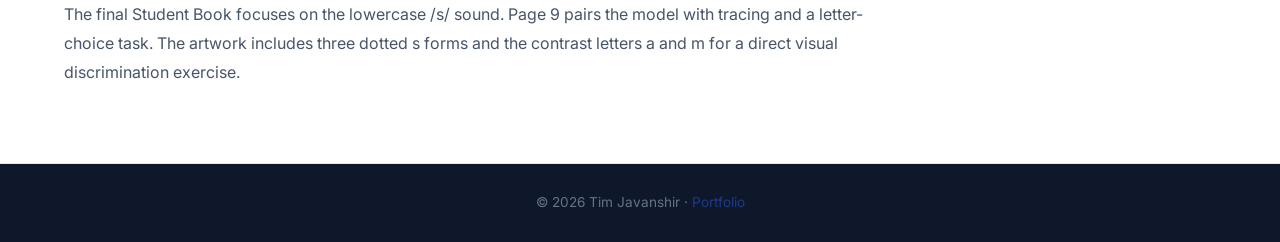
==== commit 9b9ebb3b: "Bust cached header component on sample pages" ====
--- a/samples/bright-starts/index.html
+++ b/samples/bright-starts/index.html
@@ -119,6 +119,6 @@
     </section>
   </main>
   <footer class="case-footer"><div class="container">© 2026 Tim Javanshir · <a href="../../index.html#portfolio">Portfolio</a></div></footer>
-<script src="../../js/site-header.js"></script>
+<script src="../../js/site-header.js?v=20261116-universal-header"></script>
 </body>
 </html>
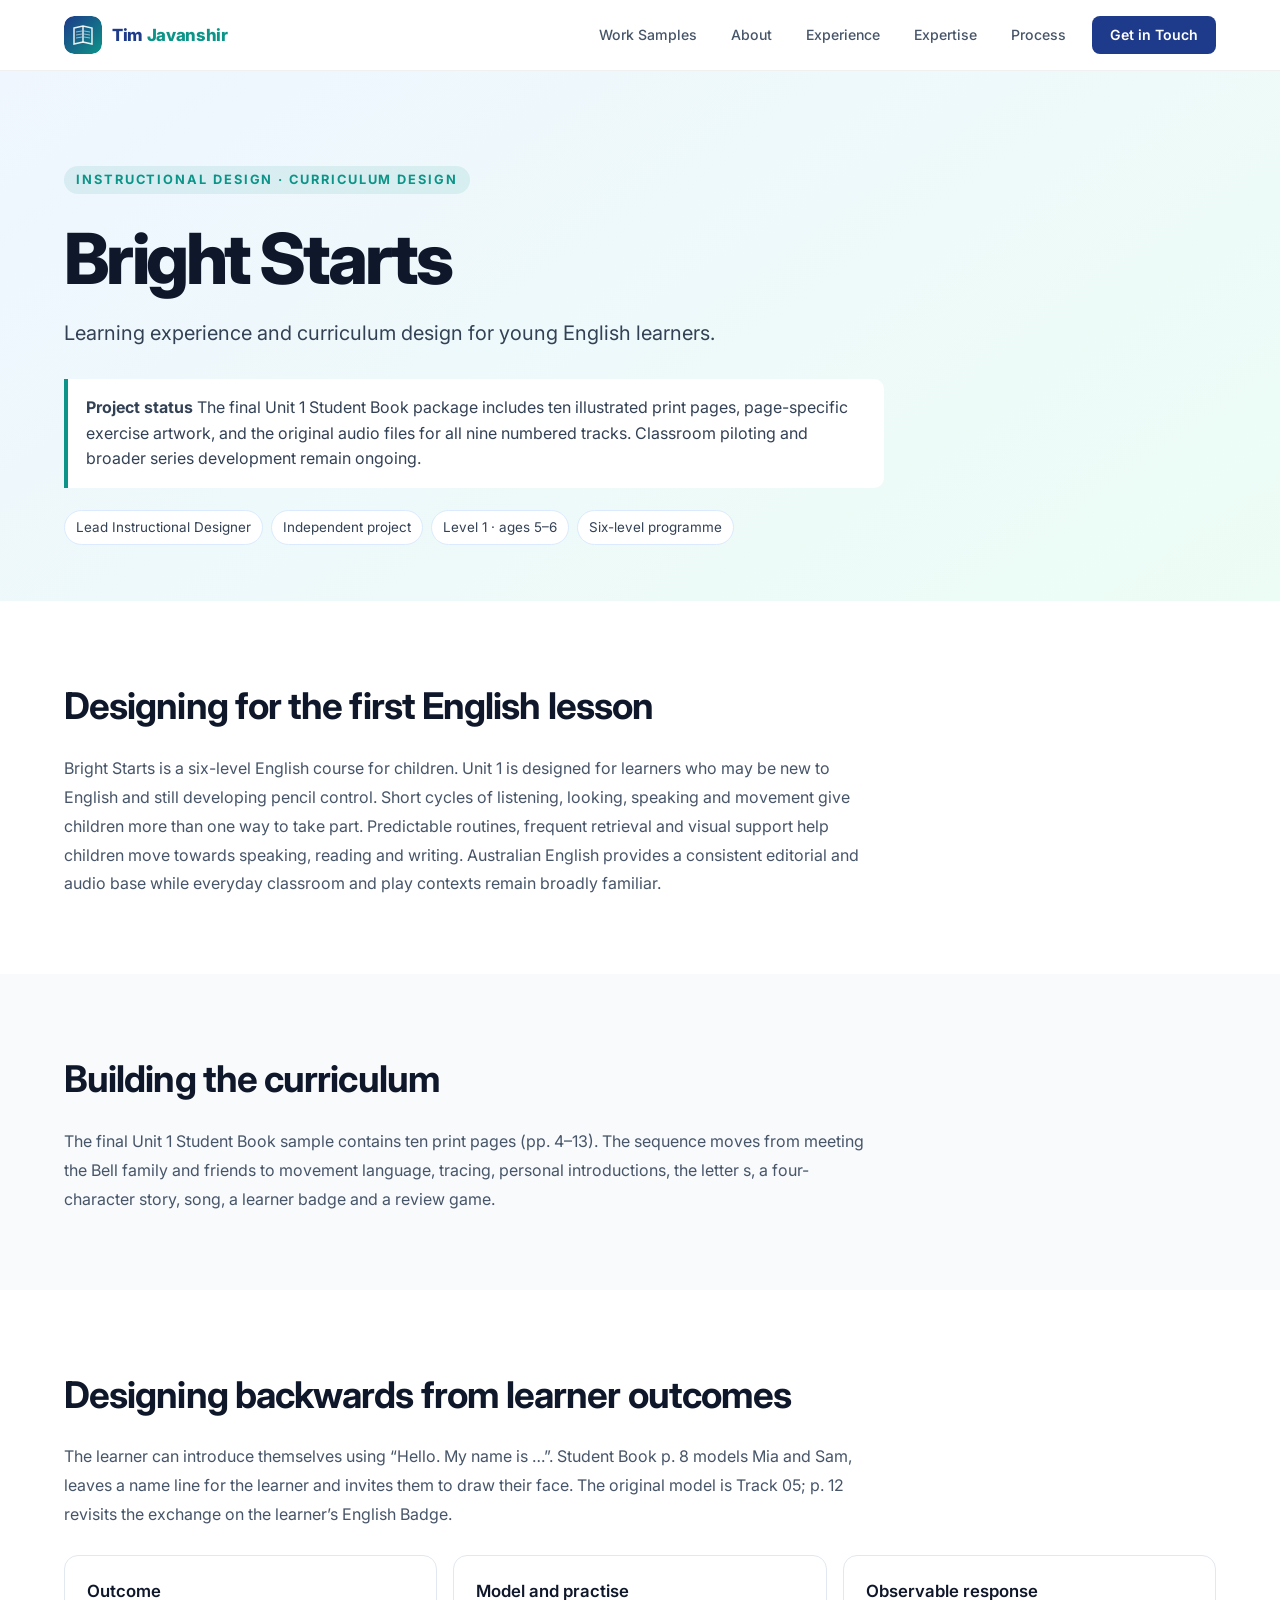
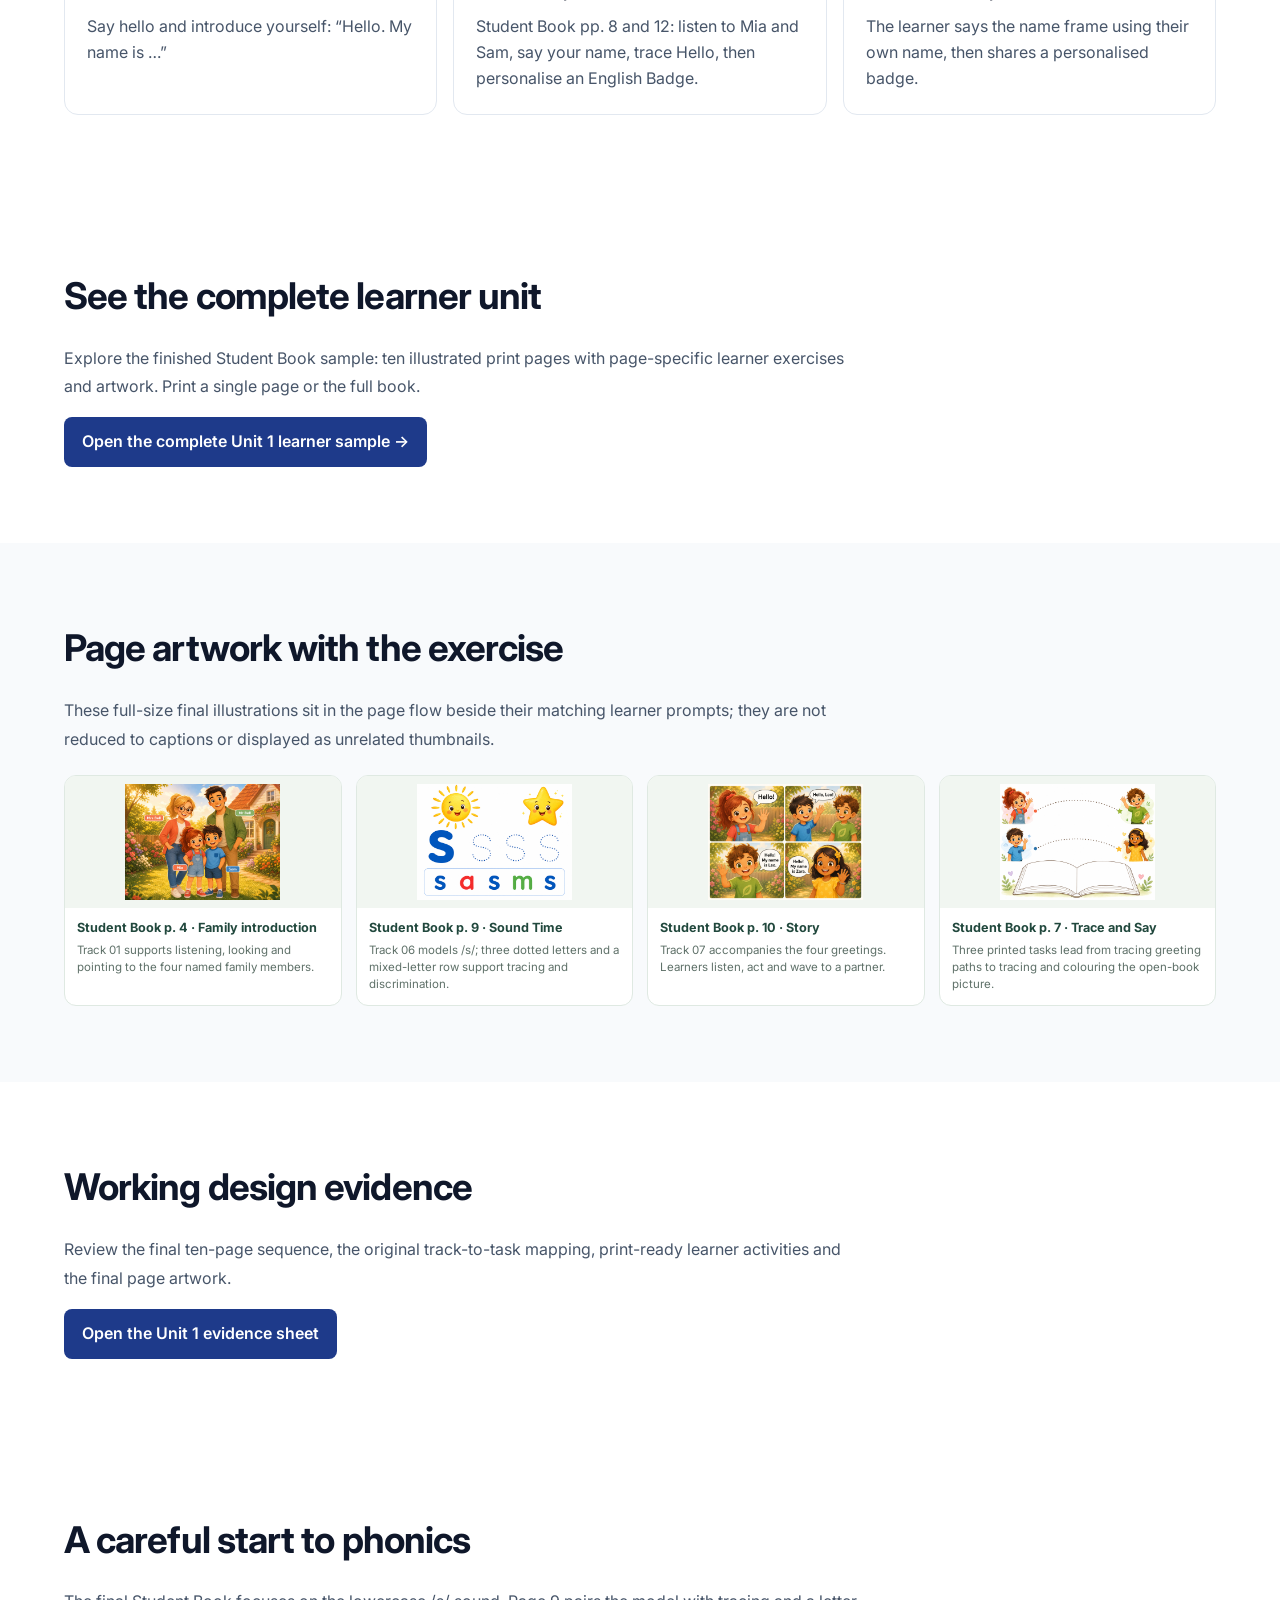
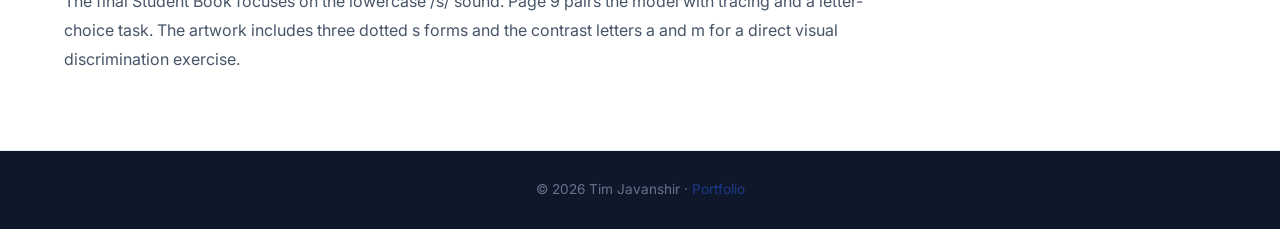
==== commit 1ebbc8c3: "Reuse the homepage navigation across work samples" ====
--- a/samples/bright-starts/index.html
+++ b/samples/bright-starts/index.html
@@ -119,6 +119,6 @@
     </section>
   </main>
   <footer class="case-footer"><div class="container">© 2026 Tim Javanshir · <a href="../../index.html#portfolio">Portfolio</a></div></footer>
-<script src="../../js/site-header.js?v=20261116-universal-header"></script>
+<script src="../../js/site-header.js?v=20261116-home-header-v2"></script>
 </body>
 </html>
--- a/css/styles.css
+++ b/css/styles.css
@@ -57,109 +57,6 @@
 }
 .section-heading { margin-bottom: 48px; }
 .section-heading p { margin-top: 12px; max-width: 600px; font-size: 1.1rem; }
-
-/* ── Navigation ── */
-nav {
-  position: fixed;
-  top: 0; left: 0; right: 0;
-  z-index: 1000;
-  background: rgba(255,255,255,0.96);
-  backdrop-filter: blur(16px);
-  border-bottom: 1px solid rgba(0,0,0,0.06);
-  transition: var(--transition);
-}
-nav.scrolled { box-shadow: 0 2px 24px rgba(0,0,0,0.09); }
-
-.nav-inner {
-  display: flex;
-  align-items: center;
-  justify-content: space-between;
-  height: 70px;
-}
-
-/* Logo */
-.nav-logo {
-  display: flex;
-  align-items: center;
-  gap: 10px;
-  text-decoration: none;
-}
-.nav-logo-icon { flex-shrink: 0; border-radius: 10px; }
-.nav-logo-text {
-  font-weight: 800;
-  font-size: 1.05rem;
-  color: var(--primary);
-  letter-spacing: -0.02em;
-}
-.nav-logo-text span { color: var(--secondary); }
-
-/* Animated tab links */
-.nav-links {
-  display: flex;
-  align-items: center;
-  gap: 2px;
-  list-style: none;
-  position: relative;
-}
-
-.nav-links li { position: relative; }
-
-.nav-links a {
-  display: block;
-  padding: 8px 16px;
-  border-radius: var(--radius-sm);
-  font-weight: 500;
-  font-size: 0.88rem;
-  color: var(--mid);
-  transition: color 0.2s ease;
-  white-space: nowrap;
-  position: relative;
-  z-index: 1;
-}
-.nav-links a:hover { color: var(--primary); }
-.nav-links a.active { color: var(--primary); font-weight: 600; }
-
-/* Sliding pill indicator */
-.nav-indicator {
-  position: absolute;
-  top: 50%;
-  transform: translateY(-50%);
-  height: 34px;
-  background: var(--light);
-  border-radius: var(--radius-sm);
-  transition: left 0.3s cubic-bezier(0.4, 0, 0.2, 1),
-              width 0.3s cubic-bezier(0.4, 0, 0.2, 1),
-              opacity 0.2s ease;
-  opacity: 0;
-  pointer-events: none;
-  z-index: 0;
-}
-.nav-indicator.visible { opacity: 1; }
-
-/* CTA button stays styled independently */
-.nav-cta {
-  background: var(--primary) !important;
-  color: var(--white) !important;
-  padding: 8px 18px !important;
-  border-radius: 8px !important;
-  font-weight: 600 !important;
-}
-.nav-cta:hover {
-  background: var(--primary-light) !important;
-  color: var(--white) !important;
-}
-/* CTA should not get the pill indicator */
-.nav-links li:has(.nav-cta) { margin-left: 8px; }
-
-.nav-hamburger { display: none; cursor: pointer; padding: 8px; }
-.nav-hamburger span {
-  display: block;
-  width: 22px;
-  height: 2px;
-  background: var(--dark);
-  margin: 5px 0;
-  transition: var(--transition);
-}
 
 /* ── Hero ── */
 .hero {
@@ -544,20 +441,6 @@
 }
 
 @media (max-width: 640px) {
-  .nav-links { display: none; }
-  .nav-hamburger { display: block; }
-  .nav-links.open {
-    display: flex;
-    flex-direction: column;
-    position: absolute;
-    top: 70px;
-    left: 0;
-    right: 0;
-    background: var(--white);
-    padding: 16px;
-    border-bottom: 1px solid var(--light);
-    box-shadow: 0 8px 24px rgba(0,0,0,0.08);
-  }
   .hero-stats { flex-direction: column; gap: 20px; }
   .hero-actions { flex-direction: column; }
   .btn { justify-content: center; }
